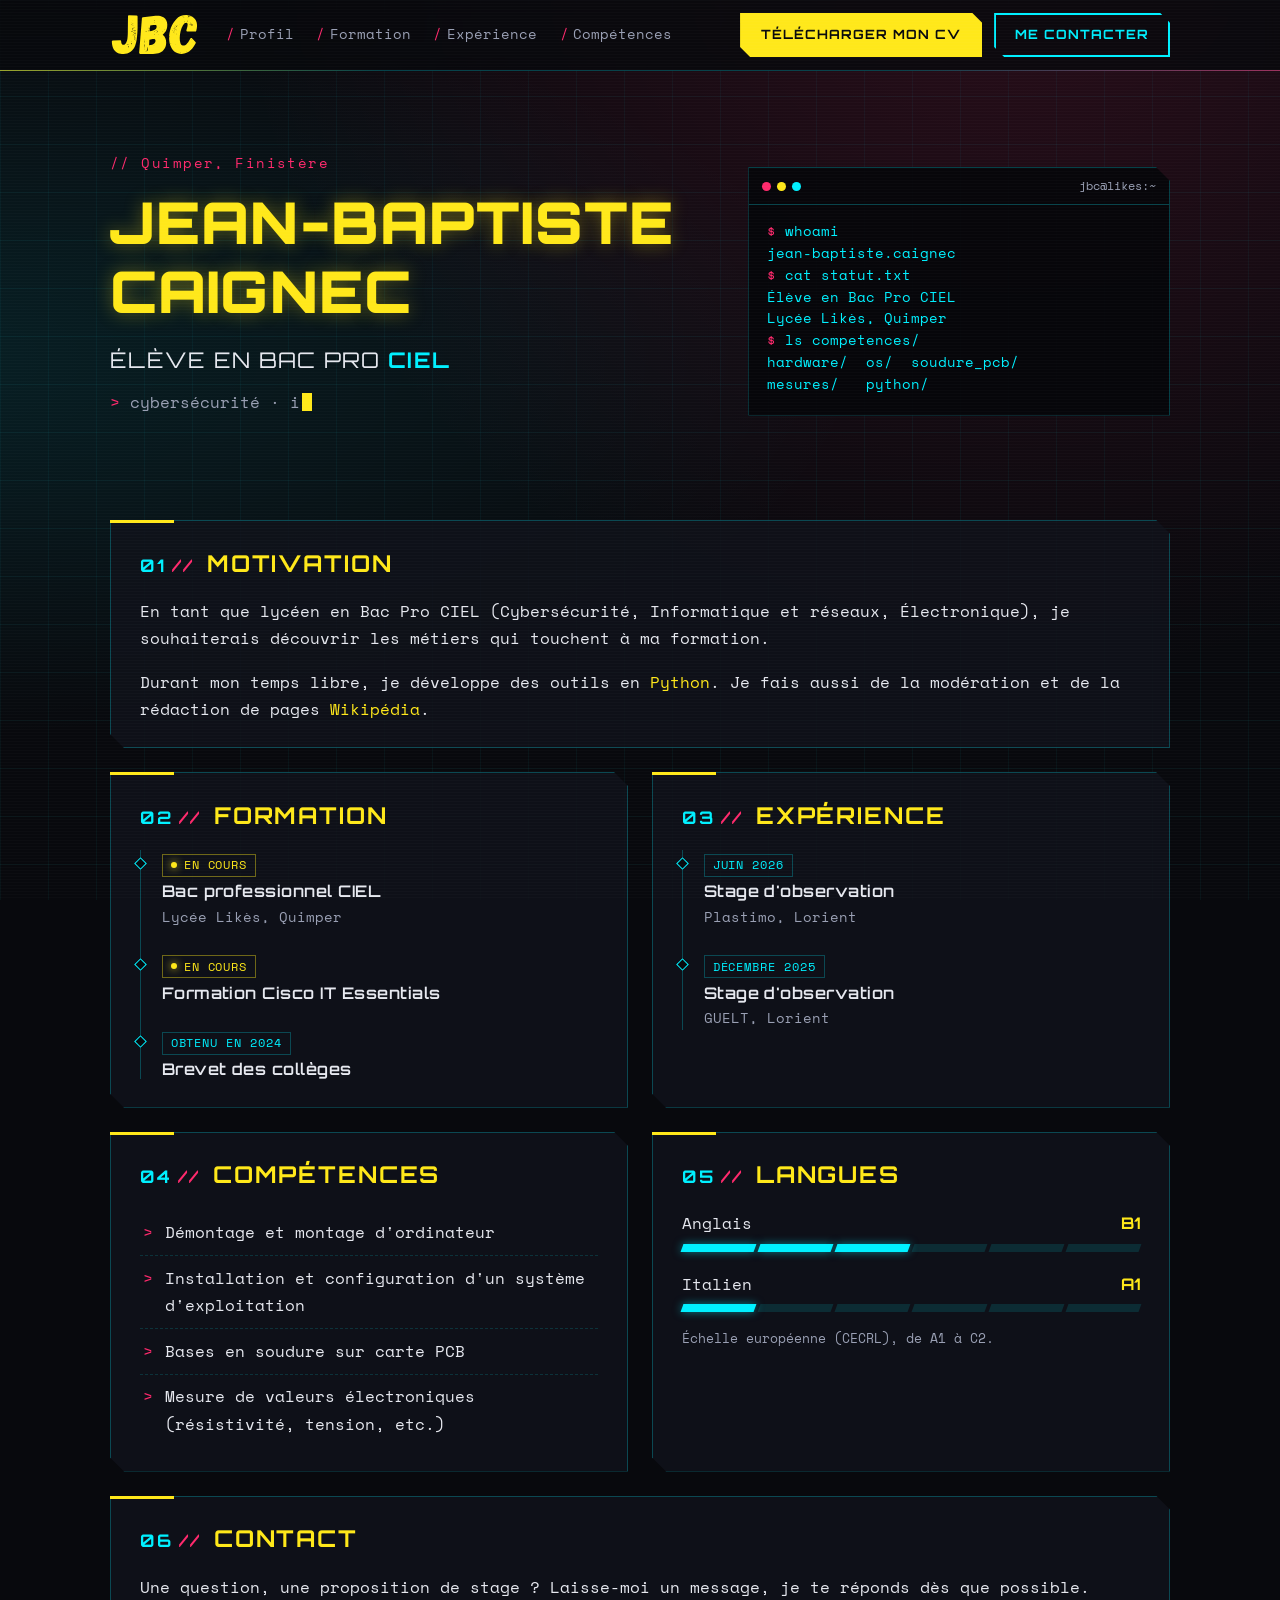
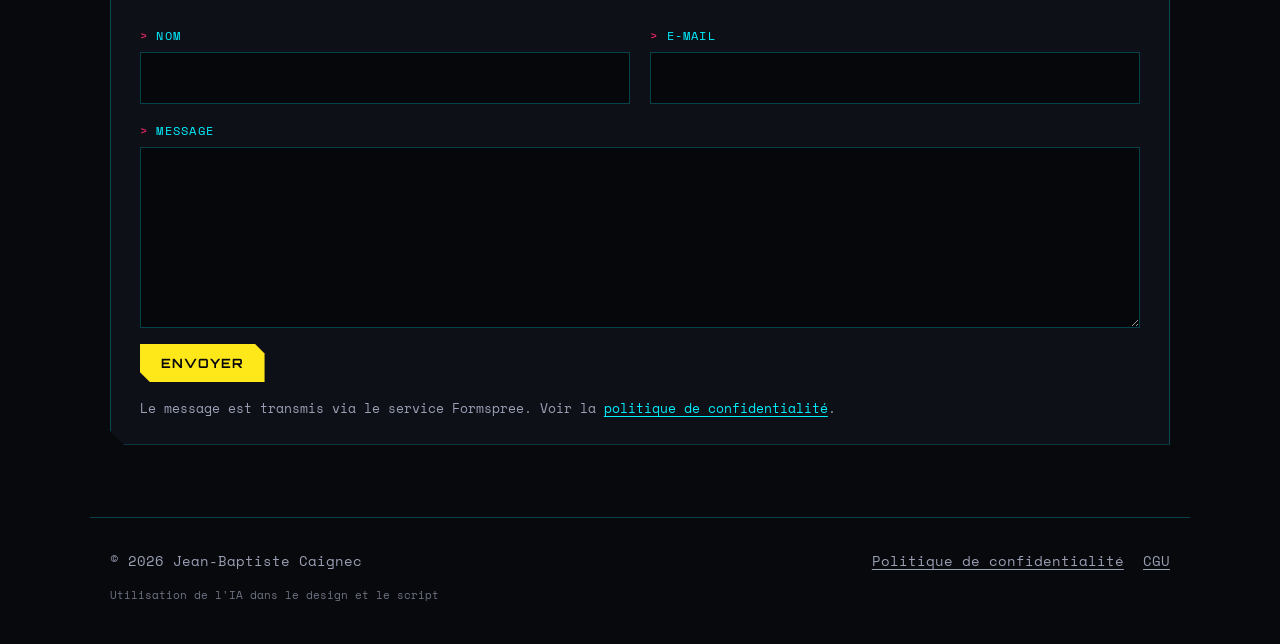
==== index.html @ f0ddc0f6 "Portfolio cyberpunk de Jean-Baptiste Caignec Site une page tiré du CV (motivation, formation, expéri" ====
<!DOCTYPE html>
<html lang="fr">
<head>
<!--
  Bah alors ? Un peu trop curieux à ce que je vois ?

        .-"""-.
       / .===. \
       \/ 6 6 \/
       ( \___/ )
    ___ooo___ooo___
       je te vois
-->
<meta charset="utf-8">
<meta name="viewport" content="width=device-width, initial-scale=1">
<title>Jean-Baptiste Caignec - Élève Bac Pro CIEL à Quimper</title>
<meta name="description" content="Portfolio de Jean-Baptiste, élève en Bac Pro CIEL au Lycée Likès à Quimper.">
<meta name="author" content="Jean-Baptiste Caignec">
<link rel="canonical" href="https://caignec.eu/">
<link rel="icon" href="/assets/favicon.svg" type="image/svg+xml">
<meta name="theme-color" content="#08090d">
<meta name="color-scheme" content="dark">
<meta property="og:type" content="website">
<meta property="og:site_name" content="Jean-Baptiste Caignec">
<meta property="og:locale" content="fr_FR">
<meta property="og:url" content="https://caignec.eu/">
<meta property="og:title" content="Jean-Baptiste Caignec - Élève Bac Pro CIEL à Quimper">
<meta property="og:description" content="Élève en Bac Pro CIEL au Lycée Likès à Quimper.">
<meta name="twitter:card" content="summary">

<!-- Polices du site, préchargées : sans cela elles ne sont demandées qu'après le CSS. -->
<link rel="preload" href="/assets/polices/orbitron.woff2" as="font" type="font/woff2" crossorigin>
<link rel="preload" href="/assets/polices/space-mono.woff2" as="font" type="font/woff2" crossorigin>
<link rel="stylesheet" href="/style.css">
<script src="/script.js" defer></script>

<script type="application/ld+json">
{
  "@context": "https://schema.org",
  "@type": "Person",
  "name": "Jean-Baptiste Caignec",
  "url": "https://caignec.eu/",
  "jobTitle": "Élève en Bac Pro CIEL",
  "description": "Élève en Bac Pro CIEL au Lycée Likès à Quimper.",
  "alumniOf": {
    "@type": "EducationalOrganization",
    "name": "Lycée Likès",
    "address": {
      "@type": "PostalAddress",
      "addressLocality": "Quimper",
      "addressCountry": "FR"
    }
  },
  "knowsAbout": [
    "Electronique",
    "Réseaux informatiques",
    "Systèmes d'exploitation",
    "Python"
  ],
  "knowsLanguage": ["fr", "en", "it"]
}
</script>
</head>

<body>
  <a class="lien-evitement" href="#contenu">Aller au contenu</a>

  <header class="entete">
    <div class="entete-interieur">
      <a class="logo" href="/" aria-label="Jean-Baptiste Caignec, accueil"></a>
      <nav class="nav" aria-label="Sections">
        <a href="#profil">Profil</a>
        <a href="#formation">Formation</a>
        <a href="#experience">Expérience</a>
        <a href="#competences">Compétences</a>
      </nav>
      <div class="entete-actions">
        <a class="btn btn-primaire" href="/assets/CV_Jean-Baptiste_CAIGNEC.pdf" download>Télécharger mon CV</a>
        <a class="btn btn-secondaire" href="#contact">Me contacter</a>
      </div>
    </div>
  </header>

  <main id="contenu">
    <section class="hero" aria-labelledby="nom">
      <div class="hero-texte">
        <p class="surtitre">// Quimper, Finistère</p>
        <h1 id="nom" class="glitch" data-text="Jean-Baptiste Caignec">Jean-Baptiste Caignec</h1>
        <p class="hero-sous-titre">Élève en Bac Pro <strong>CIEL</strong></p>
        <p class="hero-ligne"><span class="invite">&gt;</span> <span class="tape" data-texte="cybersécurité · informatique &amp; réseaux · électronique">cybersécurité · informatique &amp; réseaux · électronique</span><span class="curseur" aria-hidden="true"></span></p>
      </div>

      <div class="terminal" aria-label="Résumé façon terminal">
        <div class="terminal-barre" aria-hidden="true"><span></span><span></span><span></span><em>jbc@likes:~</em></div>
        <pre class="terminal-corps"><span class="invite">$</span> whoami
jean-baptiste.caignec
<span class="invite">$</span> cat statut.txt
Élève en Bac Pro CIEL
Lycée Likès, Quimper
<span class="invite">$</span> ls competences/
hardware/  os/  soudure_pcb/
mesures/   python/</pre>
      </div>
    </section>

    <section id="profil" class="panneau panneau-large revele" aria-labelledby="titre-profil">
      <h2 id="titre-profil"><span class="index">01</span> Motivation</h2>
      <p>
        En tant que lycéen en Bac Pro CIEL (Cybersécurité, Informatique et réseaux, Électronique),
        je souhaiterais découvrir les métiers qui touchent à ma formation.
      </p>
      <p>
        Durant mon temps libre, je développe des outils en <span class="surligne">Python</span>.
        Je fais aussi de la modération et de la rédaction de pages <span class="surligne">Wikipédia</span>.
      </p>
    </section>

    <div class="grille">
      <section id="formation" class="panneau revele" aria-labelledby="titre-formation">
        <h2 id="titre-formation"><span class="index">02</span> Formation</h2>
        <ul class="liste-chrono">
          <li>
            <span class="puce puce-active">En cours</span>
            <h3>Bac professionnel CIEL</h3>
            <p>Lycée Likès, Quimper</p>
          </li>
          <li>
            <span class="puce puce-active">En cours</span>
            <h3>Formation Cisco IT Essentials</h3>
          </li>
          <li>
            <span class="puce">Obtenu en 2024</span>
            <h3>Brevet des collèges</h3>
          </li>
        </ul>
      </section>

      <section id="experience" class="panneau revele" aria-labelledby="titre-experience">
        <h2 id="titre-experience"><span class="index">03</span> Expérience</h2>
        <ul class="liste-chrono">
          <li>
            <span class="puce"><time datetime="2026-06">Juin 2026</time></span>
            <h3>Stage d'observation</h3>
            <p>Plastimo, Lorient</p>
          </li>
          <li>
            <span class="puce"><time datetime="2025-12">Décembre 2025</time></span>
            <h3>Stage d'observation</h3>
            <p>GUELT, Lorient</p>
          </li>
        </ul>
      </section>

      <section id="competences" class="panneau revele" aria-labelledby="titre-competences">
        <h2 id="titre-competences"><span class="index">04</span> Compétences</h2>
        <ul class="liste-competences">
          <li>Démontage et montage d'ordinateur</li>
          <li>Installation et configuration d'un système d'exploitation</li>
          <li>Bases en soudure sur carte PCB</li>
          <li>Mesure de valeurs électroniques (résistivité, tension, etc.)</li>
        </ul>
      </section>

      <section id="langues" class="panneau revele" aria-labelledby="titre-langues">
        <h2 id="titre-langues"><span class="index">05</span> Langues</h2>
        <ul class="liste-langues">
          <li>
            <div class="langue-entete"><span>Anglais</span><span class="niveau">B1</span></div>
            <div class="jauge" role="img" aria-label="Niveau B1 sur l'échelle européenne, de A1 à C2">
              <i class="plein"></i><i class="plein"></i><i class="plein"></i><i></i><i></i><i></i>
            </div>
          </li>
          <li>
            <div class="langue-entete"><span>Italien</span><span class="niveau">A1</span></div>
            <div class="jauge" role="img" aria-label="Niveau A1 sur l'échelle européenne, de A1 à C2">
              <i class="plein"></i><i></i><i></i><i></i><i></i><i></i>
            </div>
          </li>
        </ul>
        <p class="legende">Échelle européenne (CECRL), de A1 à C2.</p>
      </section>
    </div>

    <section id="contact" class="panneau panneau-large revele" aria-labelledby="titre-contact">
      <h2 id="titre-contact"><span class="index">06</span> Contact</h2>
      <p>Une question, une proposition de stage ? Laisse-moi un message, je te réponds dès que possible.</p>

      <!-- L'adresse Formspree est injectée par nginx (variable FORMSPREE_ENDPOINT du .env). -->
      <form class="formulaire" action="__FORMSPREE_ENDPOINT__" method="POST">
        <div class="champ">
          <label for="f-nom">Nom</label>
          <input id="f-nom" name="nom" type="text" autocomplete="name" required maxlength="100">
        </div>
        <div class="champ">
          <label for="f-email">E-mail</label>
          <input id="f-email" name="email" type="email" autocomplete="email" required maxlength="200">
        </div>
        <div class="champ champ-large">
          <label for="f-message">Message</label>
          <textarea id="f-message" name="message" rows="6" required maxlength="5000"></textarea>
        </div>
        <!-- Pot de miel anti-spam : invisible pour les humains, rempli par les bots. -->
        <div class="pot-de-miel" aria-hidden="true">
          <label for="f-gotcha">Ne pas remplir</label>
          <input id="f-gotcha" name="_gotcha" type="text" tabindex="-1" autocomplete="off">
        </div>
        <input type="hidden" name="_subject" value="Nouveau message depuis caignec.eu">
        <div class="formulaire-pied">
          <button class="btn btn-primaire" type="submit">Envoyer</button>
          <p class="formulaire-statut" role="status" aria-live="polite"></p>
        </div>
        <p class="legende">
          Le message est transmis via le service Formspree.
          Voir la <a href="/confidentialite.html">politique de confidentialité</a>.
        </p>
      </form>
    </section>
  </main>

  <footer class="pied">
    <p>© <span class="annee">2026</span> Jean-Baptiste Caignec</p>
    <nav aria-label="Liens légaux">
      <a href="/confidentialite.html">Politique de confidentialité</a>
      <a href="/CGU.html">CGU</a>
    </nav>
    <p class="mention-ia">Utilisation de l'IA dans le design et le script</p>
  </footer>
</body>
</html>
---- style.css ----
/* ==========================================================================
   Portfolio de Jean-Baptiste Caignec : thème « cyberpunk » léger.
   Jaune néon (repris du favicon), cyan en accent, magenta pour les glitchs.
   Aucune ressource externe : polices auto-hébergées dans assets/polices/.
   ========================================================================== */

@font-face {
  font-family: "Orbitron";
  src: url("/assets/polices/orbitron.woff2") format("woff2");
  font-weight: 400 900; /* police variable */
  font-style: normal;
  font-display: swap;
}

@font-face {
  font-family: "Space Mono";
  src: url("/assets/polices/space-mono.woff2") format("woff2");
  font-weight: 400;
  font-style: normal;
  font-display: swap;
}

:root {
  --fond: #08090d;
  --fond-panneau: rgba(16, 18, 26, 0.86);
  --texte: #e6e8ef;
  --texte-doux: #9aa0b4;
  --jaune: #ffe81a;
  --cyan: #00f0ff;
  --magenta: #ff2a6d;
  --bordure: rgba(0, 240, 255, 0.25);
  --coin: 14px;
  --police-titre: "Orbitron", "Segoe UI", sans-serif;
  --police-texte: "Space Mono", ui-monospace, "Cascadia Mono", Consolas, monospace;
  --largeur: 1100px;
}

*,
*::before,
*::after {
  box-sizing: border-box;
}

html {
  scroll-behavior: smooth;
  scroll-padding-top: 6rem;
  -webkit-text-size-adjust: 100%;
}

body {
  margin: 0;
  min-height: 100vh;
  background-color: var(--fond);
  /* Quadrillage discret façon « grille de la ville » */
  background-image:
    linear-gradient(rgba(0, 240, 255, 0.045) 1px, transparent 1px),
    linear-gradient(90deg, rgba(0, 240, 255, 0.045) 1px, transparent 1px),
    radial-gradient(ellipse at 80% -10%, rgba(255, 42, 109, 0.14), transparent 55%),
    radial-gradient(ellipse at -10% 40%, rgba(0, 240, 255, 0.10), transparent 50%);
  background-size: 48px 48px, 48px 48px, 100% 100%, 100% 100%;
  background-attachment: fixed;
  color: var(--texte);
  font-family: var(--police-texte);
  font-size: 1rem;
  line-height: 1.7;
}

/* Lignes de balayage très légères par-dessus tout le site */
body::after {
  content: "";
  position: fixed;
  inset: 0;
  pointer-events: none;
  background: repeating-linear-gradient(
    to bottom,
    rgba(255, 255, 255, 0.018) 0 1px,
    transparent 1px 3px
  );
  z-index: 100;
}

h1,
h2,
h3 {
  font-family: var(--police-titre);
  line-height: 1.2;
  margin: 0;
}

p {
  margin: 0 0 1rem;
}

a {
  color: var(--cyan);
  text-underline-offset: 3px;
}

a:hover {
  color: var(--jaune);
}

:focus-visible {
  outline: 2px solid var(--jaune);
  outline-offset: 3px;
}

::selection {
  background: var(--jaune);
  color: var(--fond);
}

.lien-evitement {
  position: absolute;
  left: 1rem;
  top: -3rem;
  z-index: 200;
  padding: 0.5rem 1rem;
  background: var(--jaune);
  color: var(--fond);
}

.lien-evitement:focus {
  top: 1rem;
}

/* --------------------------------------------------------------------------
   Logo : le SVG (lettres noires) sert de masque, coloré en jaune par le CSS.
   -------------------------------------------------------------------------- */
.logo {
  display: block;
  flex: none;
  width: 92px;
  height: 42px;
  background: var(--jaune);
  -webkit-mask: url("/assets/logo_nobg.svg") center / 100% auto no-repeat;
  mask: url("/assets/logo_nobg.svg") center / 100% auto no-repeat;
  filter: drop-shadow(0 0 6px rgba(255, 232, 26, 0.45));
  transition: background-color 0.2s;
}

.logo:hover {
  background: var(--cyan);
}

/* --------------------------------------------------------------------------
   Boutons : coin coupé, typo Orbitron.
   -------------------------------------------------------------------------- */
.btn {
  display: inline-flex;
  align-items: center;
  justify-content: center;
  gap: 0.5rem;
  padding: 0.7rem 1.3rem;
  border: 0;
  font-family: var(--police-titre);
  font-size: 0.8rem;
  font-weight: 700;
  letter-spacing: 0.08em;
  text-transform: uppercase;
  text-decoration: none;
  white-space: nowrap;
  cursor: pointer;
  clip-path: polygon(0 0, calc(100% - 10px) 0, 100% 10px, 100% 100%, 10px 100%, 0 calc(100% - 10px));
  transition: transform 0.15s, background-color 0.15s, color 0.15s;
}

.btn:hover {
  transform: translate(-1px, -1px);
}

.btn:active {
  transform: translate(1px, 1px);
}

.btn-primaire {
  background: var(--jaune);
  color: var(--fond);
}

.btn-primaire:hover {
  background: var(--cyan);
  color: var(--fond);
}

.btn-secondaire {
  /* Bordure simulée : le clip-path couperait une vraie bordure */
  box-shadow: inset 0 0 0 2px var(--cyan);
  background: transparent;
  color: var(--cyan);
}

.btn-secondaire:hover {
  background: var(--cyan);
  color: var(--fond);
}

.btn[disabled] {
  opacity: 0.6;
  cursor: wait;
}

/* --------------------------------------------------------------------------
   En-tête
   -------------------------------------------------------------------------- */
.entete {
  position: sticky;
  top: 0;
  z-index: 50;
  background: rgba(8, 9, 13, 0.82);
  -webkit-backdrop-filter: blur(8px);
  backdrop-filter: blur(8px);
  border-bottom: 1px solid var(--bordure);
}

.entete::after {
  /* Fin liseré jaune-magenta sous l'en-tête */
  content: "";
  position: absolute;
  left: 0;
  right: 0;
  bottom: -1px;
  height: 1px;
  background: linear-gradient(90deg, var(--jaune), transparent 30%, transparent 70%, var(--magenta));
  opacity: 0.6;
}

.entete-interieur {
  max-width: var(--largeur);
  margin: 0 auto;
  padding: 0.8rem 1.25rem;
  display: flex;
  align-items: center;
  gap: 1.5rem;
}

.nav {
  display: flex;
  gap: 1.4rem;
  margin-right: auto;
  font-size: 0.85rem;
}

.nav a {
  color: var(--texte-doux);
  text-decoration: none;
}

.nav a::before {
  content: "/";
  color: var(--magenta);
  margin-right: 0.3rem;
}

.nav a:hover {
  color: var(--jaune);
}

.entete-actions {
  display: flex;
  gap: 0.75rem;
  margin-left: auto;
}

/* --------------------------------------------------------------------------
   Contenu principal
   -------------------------------------------------------------------------- */
main {
  max-width: var(--largeur);
  margin: 0 auto;
  padding: 0 1.25rem 3rem;
}

.hero {
  display: grid;
  grid-template-columns: minmax(0, 1.4fr) minmax(0, 1fr);
  align-items: center;
  gap: 3rem;
  padding: 5rem 0 4rem;
}

.surtitre {
  color: var(--magenta);
  font-size: 0.9rem;
  letter-spacing: 0.1em;
  margin-bottom: 0.8rem;
}

.hero h1 {
  font-size: clamp(2.2rem, 5vw, 3.6rem);
  font-weight: 900;
  text-transform: uppercase;
  letter-spacing: 0.02em;
  color: var(--jaune);
  text-shadow: 0 0 18px rgba(255, 232, 26, 0.35);
  margin-bottom: 1rem;
  overflow-wrap: anywhere;
}

.hero-sous-titre {
  font-family: var(--police-titre);
  font-size: clamp(1rem, 2.4vw, 1.35rem);
  letter-spacing: 0.06em;
  text-transform: uppercase;
  margin-bottom: 0.6rem;
}

.hero-sous-titre strong {
  color: var(--cyan);
}

.hero-ligne {
  color: var(--texte-doux);
  min-height: 1.7em;
}

.invite {
  color: var(--magenta);
}

.curseur {
  display: inline-block;
  width: 0.6em;
  height: 1.1em;
  margin-left: 2px;
  vertical-align: -0.2em;
  background: var(--jaune);
  animation: clignote 1s steps(1) infinite;
}

@keyframes clignote {
  50% {
    opacity: 0;
  }
}

/* Effet glitch : uniquement au survol, pour rester sobre */
.glitch {
  position: relative;
}

.glitch::before,
.glitch::after {
  content: attr(data-text);
  position: absolute;
  inset: 0;
  opacity: 0;
  pointer-events: none;
}

.glitch::before {
  color: var(--cyan);
  text-shadow: none;
}

.glitch::after {
  color: var(--magenta);
  text-shadow: none;
}

.glitch:hover::before {
  opacity: 0.8;
  animation: glitch-a 0.4s steps(2) infinite;
}

.glitch:hover::after {
  opacity: 0.8;
  animation: glitch-b 0.4s steps(2) infinite;
}

@keyframes glitch-a {
  0% { transform: translate(-3px, 1px); clip-path: inset(10% 0 60% 0); }
  50% { transform: translate(3px, -1px); clip-path: inset(55% 0 20% 0); }
  100% { transform: translate(-2px, 0); clip-path: inset(30% 0 45% 0); }
}

@keyframes glitch-b {
  0% { transform: translate(3px, -1px); clip-path: inset(65% 0 5% 0); }
  50% { transform: translate(-3px, 1px); clip-path: inset(5% 0 75% 0); }
  100% { transform: translate(2px, 0); clip-path: inset(40% 0 30% 0); }
}

/* Encart « terminal » du hero */
.terminal {
  background: rgba(5, 6, 9, 0.9);
  border: 1px solid var(--bordure);
  box-shadow: 0 0 0 1px rgba(255, 42, 109, 0.12), 0 18px 50px rgba(0, 0, 0, 0.5);
  clip-path: polygon(0 0, calc(100% - var(--coin)) 0, 100% var(--coin), 100% 100%, 0 100%);
}

.terminal-barre {
  display: flex;
  align-items: center;
  gap: 6px;
  padding: 0.5rem 0.8rem;
  border-bottom: 1px solid var(--bordure);
  font-size: 0.75rem;
  color: var(--texte-doux);
}

.terminal-barre span {
  width: 9px;
  height: 9px;
  border-radius: 50%;
  background: var(--magenta);
}

.terminal-barre span:nth-child(2) {
  background: var(--jaune);
}

.terminal-barre span:nth-child(3) {
  background: var(--cyan);
}

.terminal-barre em {
  font-style: normal;
  margin-left: auto;
}

.terminal-corps {
  margin: 0;
  padding: 1rem 1.1rem 1.2rem;
  font-family: var(--police-texte);
  font-size: 0.85rem;
  line-height: 1.6;
  color: var(--cyan);
  white-space: pre-wrap;
}

/* --------------------------------------------------------------------------
   Panneaux de section
   -------------------------------------------------------------------------- */
.grille {
  display: grid;
  grid-template-columns: repeat(2, minmax(0, 1fr));
  gap: 1.5rem;
  margin: 1.5rem 0;
}

.panneau {
  position: relative;
  padding: 1.8rem 1.8rem 1.5rem;
  background: var(--fond-panneau);
  border: 1px solid var(--bordure);
  clip-path: polygon(0 0, calc(100% - var(--coin)) 0, 100% var(--coin), 100% 100%, var(--coin) 100%, 0 calc(100% - var(--coin)));
}

.panneau::before {
  /* Petit trait jaune en haut à gauche, comme une étiquette */
  content: "";
  position: absolute;
  top: -1px;
  left: -1px;
  width: 64px;
  height: 3px;
  background: var(--jaune);
}

.panneau-large {
  margin: 1.5rem 0;
}

.panneau h2 {
  display: flex;
  align-items: baseline;
  gap: 0.8rem;
  font-size: clamp(1.1rem, 2.6vw, 1.45rem);
  font-weight: 700;
  letter-spacing: 0.08em;
  text-transform: uppercase;
  color: var(--jaune);
  margin-bottom: 1.3rem;
}

.panneau h2 .index {
  font-size: 0.75em;
  color: var(--cyan);
}

.panneau h2 .index::after {
  content: " //";
  color: var(--magenta);
}

.panneau h3 {
  font-size: 1rem;
  font-weight: 600;
  letter-spacing: 0.03em;
  color: var(--texte);
  margin: 0.3rem 0 0.2rem;
}

.panneau p:last-child {
  margin-bottom: 0;
}

.surligne {
  color: var(--jaune);
}

/* Listes chronologiques (formation, expérience) */
.liste-chrono {
  list-style: none;
  margin: 0;
  padding: 0;
  border-left: 1px solid var(--bordure);
}

.liste-chrono li {
  position: relative;
  padding: 0 0 1.4rem 1.3rem;
}

.liste-chrono li:last-child {
  padding-bottom: 0;
}

.liste-chrono li::before {
  content: "";
  position: absolute;
  left: -5px;
  top: 0.55rem;
  width: 9px;
  height: 9px;
  background: var(--fond);
  border: 1px solid var(--cyan);
  transform: rotate(45deg);
}

.liste-chrono p {
  color: var(--texte-doux);
  font-size: 0.9rem;
  margin: 0;
}

.puce {
  display: inline-block;
  padding: 0.05rem 0.5rem;
  font-size: 0.72rem;
  letter-spacing: 0.08em;
  text-transform: uppercase;
  color: var(--cyan);
  border: 1px solid var(--bordure);
}

.puce-active {
  color: var(--jaune);
  border-color: rgba(255, 232, 26, 0.4);
}

.puce-active::before {
  content: "";
  display: inline-block;
  width: 6px;
  height: 6px;
  margin-right: 0.45rem;
  vertical-align: 0.1em;
  border-radius: 50%;
  background: var(--jaune);
  box-shadow: 0 0 8px var(--jaune);
  animation: pulse 1.8s ease-in-out infinite;
}

@keyframes pulse {
  50% {
    opacity: 0.3;
  }
}

/* Compétences */
.liste-competences {
  list-style: none;
  margin: 0;
  padding: 0;
}

.liste-competences li {
  position: relative;
  padding: 0.55rem 0 0.55rem 1.6rem;
  border-bottom: 1px dashed rgba(0, 240, 255, 0.15);
}

.liste-competences li:last-child {
  border-bottom: 0;
}

.liste-competences li::before {
  content: ">";
  position: absolute;
  left: 0.2rem;
  color: var(--magenta);
}

/* Langues : jauge en 6 segments (A1 à C2) */
.liste-langues {
  list-style: none;
  margin: 0 0 1rem;
  padding: 0;
}

.liste-langues li + li {
  margin-top: 1.2rem;
}

.langue-entete {
  display: flex;
  justify-content: space-between;
  margin-bottom: 0.4rem;
}

.niveau {
  font-family: var(--police-titre);
  font-weight: 700;
  color: var(--jaune);
}

.jauge {
  display: grid;
  grid-template-columns: repeat(6, 1fr);
  gap: 4px;
}

.jauge i {
  height: 8px;
  background: rgba(0, 240, 255, 0.12);
  transform: skewX(-20deg);
}

.jauge i.plein {
  background: var(--cyan);
  box-shadow: 0 0 8px rgba(0, 240, 255, 0.5);
}

.legende {
  font-size: 0.8rem;
  color: var(--texte-doux);
}

/* --------------------------------------------------------------------------
   Formulaire de contact
   -------------------------------------------------------------------------- */
.formulaire {
  display: grid;
  grid-template-columns: repeat(2, minmax(0, 1fr));
  gap: 1rem 1.25rem;
  margin-top: 1.5rem;
}

.champ {
  display: flex;
  flex-direction: column;
  gap: 0.35rem;
}

.champ-large,
.formulaire-pied,
.formulaire .legende {
  grid-column: 1 / -1;
}

.champ label {
  font-size: 0.78rem;
  letter-spacing: 0.1em;
  text-transform: uppercase;
  color: var(--cyan);
}

.champ label::before {
  content: "> ";
  color: var(--magenta);
}

.champ input,
.champ textarea {
  width: 100%;
  padding: 0.75rem 0.9rem;
  background: rgba(5, 6, 9, 0.85);
  color: var(--texte);
  border: 1px solid var(--bordure);
  border-radius: 0;
  font: inherit;
  font-size: 0.95rem;
  caret-color: var(--jaune);
  transition: border-color 0.15s, box-shadow 0.15s;
}

.champ textarea {
  resize: vertical;
  min-height: 9rem;
}

.champ input:focus,
.champ textarea:focus {
  outline: none;
  border-color: var(--jaune);
  box-shadow: 0 0 0 1px var(--jaune), 0 0 14px rgba(255, 232, 26, 0.18);
}

.pot-de-miel {
  position: absolute;
  left: -10000px;
  width: 1px;
  height: 1px;
  overflow: hidden;
}

.formulaire-pied {
  display: flex;
  align-items: center;
  flex-wrap: wrap;
  gap: 1rem;
}

.formulaire-statut {
  margin: 0;
  font-size: 0.9rem;
}

.formulaire-statut.ok {
  color: var(--cyan);
}

.formulaire-statut.erreur {
  color: var(--magenta);
}

/* --------------------------------------------------------------------------
   Pied de page
   -------------------------------------------------------------------------- */
.pied {
  max-width: var(--largeur);
  margin: 0 auto;
  padding: 2rem 1.25rem 2.5rem;
  border-top: 1px solid var(--bordure);
  display: flex;
  flex-wrap: wrap;
  align-items: center;
  justify-content: space-between;
  gap: 0.8rem 1.5rem;
  font-size: 0.85rem;
  color: var(--texte-doux);
}

.pied p {
  margin: 0;
}

.pied nav {
  display: flex;
  flex-wrap: wrap;
  gap: 1.2rem;
}

.pied a {
  color: var(--texte-doux);
}

.pied a:hover {
  color: var(--jaune);
}

.mention-ia {
  flex-basis: 100%;
  font-size: 0.68rem;
  opacity: 0.7;
}

/* Apparition douce des panneaux au défilement (activée par script.js) */
.js .revele {
  opacity: 0;
  transform: translateY(16px);
  transition: opacity 0.6s ease, transform 0.6s ease;
}

.js .revele.visible {
  opacity: 1;
  transform: none;
}

/* --------------------------------------------------------------------------
   Pages secondaires (CGU) et pages d'erreur
   -------------------------------------------------------------------------- */
.page-texte main {
  max-width: 860px;
  padding-top: 3rem;
}

.page-texte h1 {
  font-size: clamp(1.6rem, 4.5vw, 2.4rem);
  font-weight: 900;
  text-transform: uppercase;
  color: var(--jaune);
  margin-bottom: 1.5rem;
}

.page-texte .panneau h2 {
  margin-bottom: 1rem;
}

.texte-licence {
  margin: 1rem 0 0;
  padding: 1rem;
  max-height: 26rem;
  overflow: auto;
  background: rgba(5, 6, 9, 0.85);
  border: 1px solid var(--bordure);
  font-family: var(--police-texte);
  font-size: 0.78rem;
  line-height: 1.55;
  white-space: pre-wrap;
  color: var(--texte-doux);
}

.page-erreur {
  display: flex;
  flex-direction: column;
}

.erreur {
  flex: 1;
  display: flex;
  flex-direction: column;
  align-items: center;
  justify-content: center;
  text-align: center;
  gap: 0.4rem;
  padding: 3rem 1.25rem;
}

.erreur .logo {
  margin-bottom: 2rem;
}

.erreur-code {
  margin: 0;
  font-family: var(--police-titre);
  font-size: clamp(4.5rem, 22vw, 9rem);
  font-weight: 900;
  line-height: 1;
  color: var(--jaune);
  text-shadow: 0 0 24px rgba(255, 232, 26, 0.35);
}

.erreur h1 {
  font-size: clamp(1.1rem, 4vw, 1.6rem);
  text-transform: uppercase;
  letter-spacing: 0.08em;
  color: var(--cyan);
  margin-bottom: 0.8rem;
}

.erreur p:not(.erreur-code):not(.erreur-ip) {
  max-width: 34rem;
  color: var(--texte-doux);
}

.erreur .btn {
  margin-top: 1rem;
}

.erreur-ip {
  font-size: 1.05rem;
  color: var(--magenta);
}

.erreur-ip strong {
  color: var(--jaune);
}

.chat {
  display: block;
  width: min(310px, 80vw);
  height: auto;
  margin-top: 1rem;
  border: 1px solid var(--bordure);
}

/* --------------------------------------------------------------------------
   Responsive
   -------------------------------------------------------------------------- */
@media (max-width: 900px) {
  .nav {
    display: none;
  }

  .hero {
    grid-template-columns: 1fr;
    gap: 2rem;
    padding: 3.5rem 0 2.5rem;
  }
}

@media (max-width: 720px) {
  .grille,
  .formulaire {
    grid-template-columns: 1fr;
  }

  .panneau {
    padding: 1.5rem 1.2rem 1.3rem;
  }
}

@media (max-width: 520px) {
  .entete-interieur {
    flex-wrap: wrap;
    justify-content: space-between;
    gap: 0.7rem;
    padding: 0.7rem 1rem;
  }

  .logo {
    width: 74px;
    height: 34px;
  }

  .entete-actions {
    gap: 0.5rem;
  }

  .btn {
    padding: 0.6rem 0.8rem;
    font-size: 0.66rem;
    letter-spacing: 0.04em;
  }

  main {
    padding: 0 1rem 2rem;
  }

  .hero h1 {
    font-size: clamp(1.7rem, 9vw, 2.2rem);
  }
}

@media (max-width: 380px) {
  .entete-actions {
    width: 100%;
  }

  .entete-actions .btn {
    flex: 1;
    min-width: 0;
    padding: 0.6rem 0.5rem;
    white-space: normal;
    text-align: center;
  }
}

/* Moins d'animations pour qui le demande */
@media (prefers-reduced-motion: reduce) {
  html {
    scroll-behavior: auto;
  }

  *,
  *::before,
  *::after {
    animation: none !important;
    transition: none !important;
  }

  .js .revele {
    opacity: 1;
    transform: none;
  }
}
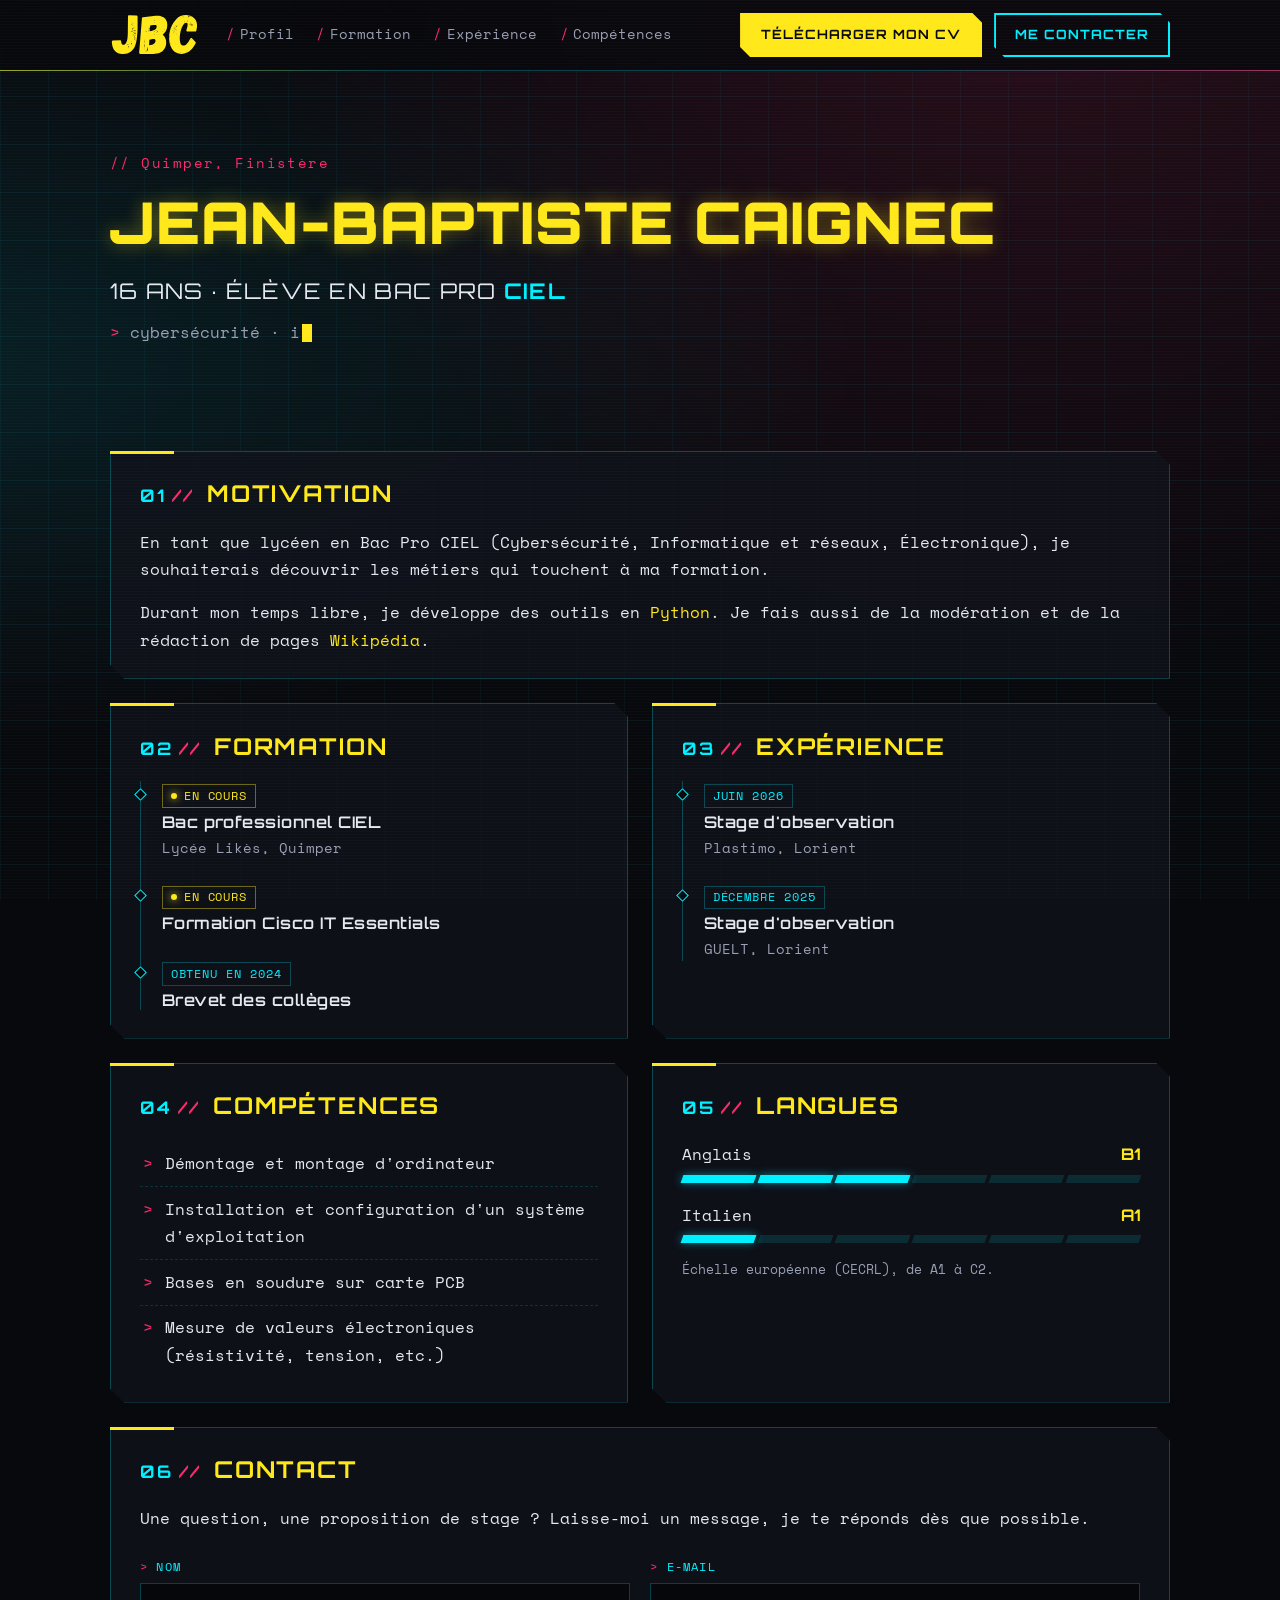
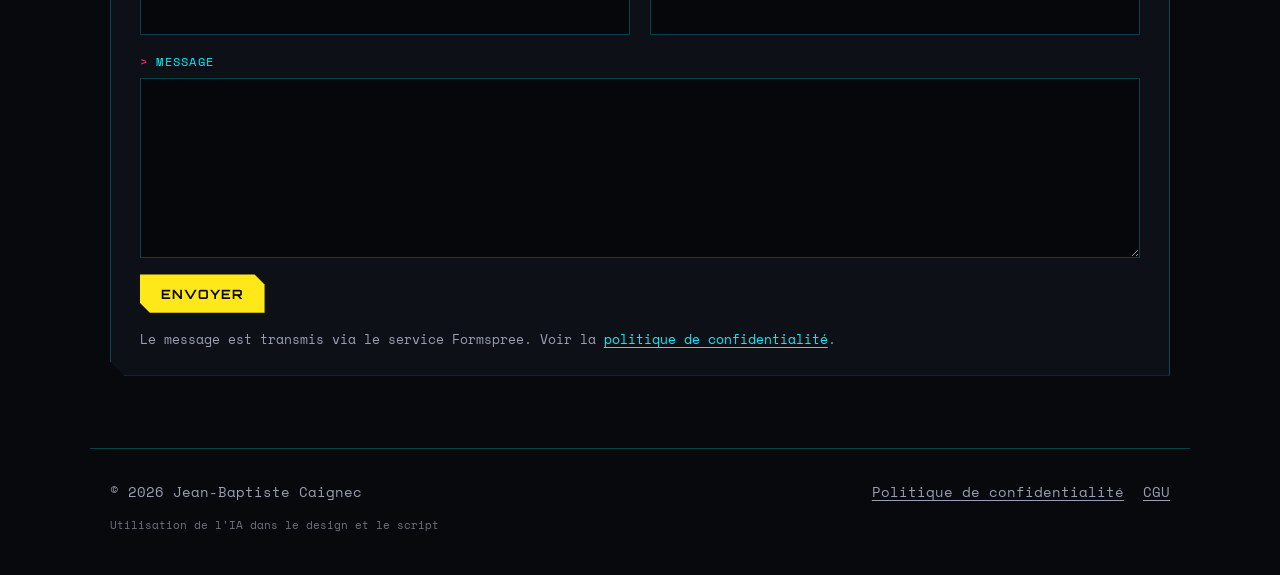
==== commit 837008a6: "Retire l'encart terminal et ajoute l'âge de Jean-Baptiste Co-Authored-By: Claude Opus 5.5 (1M contex" ====
--- a/index.html
+++ b/index.html
@@ -83,24 +83,10 @@
 
   <main id="contenu">
     <section class="hero" aria-labelledby="nom">
-      <div class="hero-texte">
-        <p class="surtitre">// Quimper, Finistère</p>
-        <h1 id="nom" class="glitch" data-text="Jean-Baptiste Caignec">Jean-Baptiste Caignec</h1>
-        <p class="hero-sous-titre">Élève en Bac Pro <strong>CIEL</strong></p>
-        <p class="hero-ligne"><span class="invite">&gt;</span> <span class="tape" data-texte="cybersécurité · informatique &amp; réseaux · électronique">cybersécurité · informatique &amp; réseaux · électronique</span><span class="curseur" aria-hidden="true"></span></p>
-      </div>
-
-      <div class="terminal" aria-label="Résumé façon terminal">
-        <div class="terminal-barre" aria-hidden="true"><span></span><span></span><span></span><em>jbc@likes:~</em></div>
-        <pre class="terminal-corps"><span class="invite">$</span> whoami
-jean-baptiste.caignec
-<span class="invite">$</span> cat statut.txt
-Élève en Bac Pro CIEL
-Lycée Likès, Quimper
-<span class="invite">$</span> ls competences/
-hardware/  os/  soudure_pcb/
-mesures/   python/</pre>
-      </div>
+      <p class="surtitre">// Quimper, Finistère</p>
+      <h1 id="nom" class="glitch" data-text="Jean-Baptiste Caignec">Jean-Baptiste Caignec</h1>
+      <p class="hero-sous-titre">16 ans · Élève en Bac Pro <strong>CIEL</strong></p>
+      <p class="hero-ligne"><span class="invite">&gt;</span> <span class="tape" data-texte="cybersécurité · informatique &amp; réseaux · électronique">cybersécurité · informatique &amp; réseaux · électronique</span><span class="curseur" aria-hidden="true"></span></p>
     </section>
 
     <section id="profil" class="panneau panneau-large revele" aria-labelledby="titre-profil">
--- a/style.css
+++ b/style.css
@@ -272,10 +272,6 @@
 }
 
 .hero {
-  display: grid;
-  grid-template-columns: minmax(0, 1.4fr) minmax(0, 1fr);
-  align-items: center;
-  gap: 3rem;
   padding: 5rem 0 4rem;
 }
 
@@ -378,54 +374,6 @@
   0% { transform: translate(3px, -1px); clip-path: inset(65% 0 5% 0); }
   50% { transform: translate(-3px, 1px); clip-path: inset(5% 0 75% 0); }
   100% { transform: translate(2px, 0); clip-path: inset(40% 0 30% 0); }
-}
-
-/* Encart « terminal » du hero */
-.terminal {
-  background: rgba(5, 6, 9, 0.9);
-  border: 1px solid var(--bordure);
-  box-shadow: 0 0 0 1px rgba(255, 42, 109, 0.12), 0 18px 50px rgba(0, 0, 0, 0.5);
-  clip-path: polygon(0 0, calc(100% - var(--coin)) 0, 100% var(--coin), 100% 100%, 0 100%);
-}
-
-.terminal-barre {
-  display: flex;
-  align-items: center;
-  gap: 6px;
-  padding: 0.5rem 0.8rem;
-  border-bottom: 1px solid var(--bordure);
-  font-size: 0.75rem;
-  color: var(--texte-doux);
-}
-
-.terminal-barre span {
-  width: 9px;
-  height: 9px;
-  border-radius: 50%;
-  background: var(--magenta);
-}
-
-.terminal-barre span:nth-child(2) {
-  background: var(--jaune);
-}
-
-.terminal-barre span:nth-child(3) {
-  background: var(--cyan);
-}
-
-.terminal-barre em {
-  font-style: normal;
-  margin-left: auto;
-}
-
-.terminal-corps {
-  margin: 0;
-  padding: 1rem 1.1rem 1.2rem;
-  font-family: var(--police-texte);
-  font-size: 0.85rem;
-  line-height: 1.6;
-  color: var(--cyan);
-  white-space: pre-wrap;
 }
 
 /* --------------------------------------------------------------------------
@@ -885,8 +833,6 @@
   }
 
   .hero {
-    grid-template-columns: 1fr;
-    gap: 2rem;
     padding: 3.5rem 0 2.5rem;
   }
 }
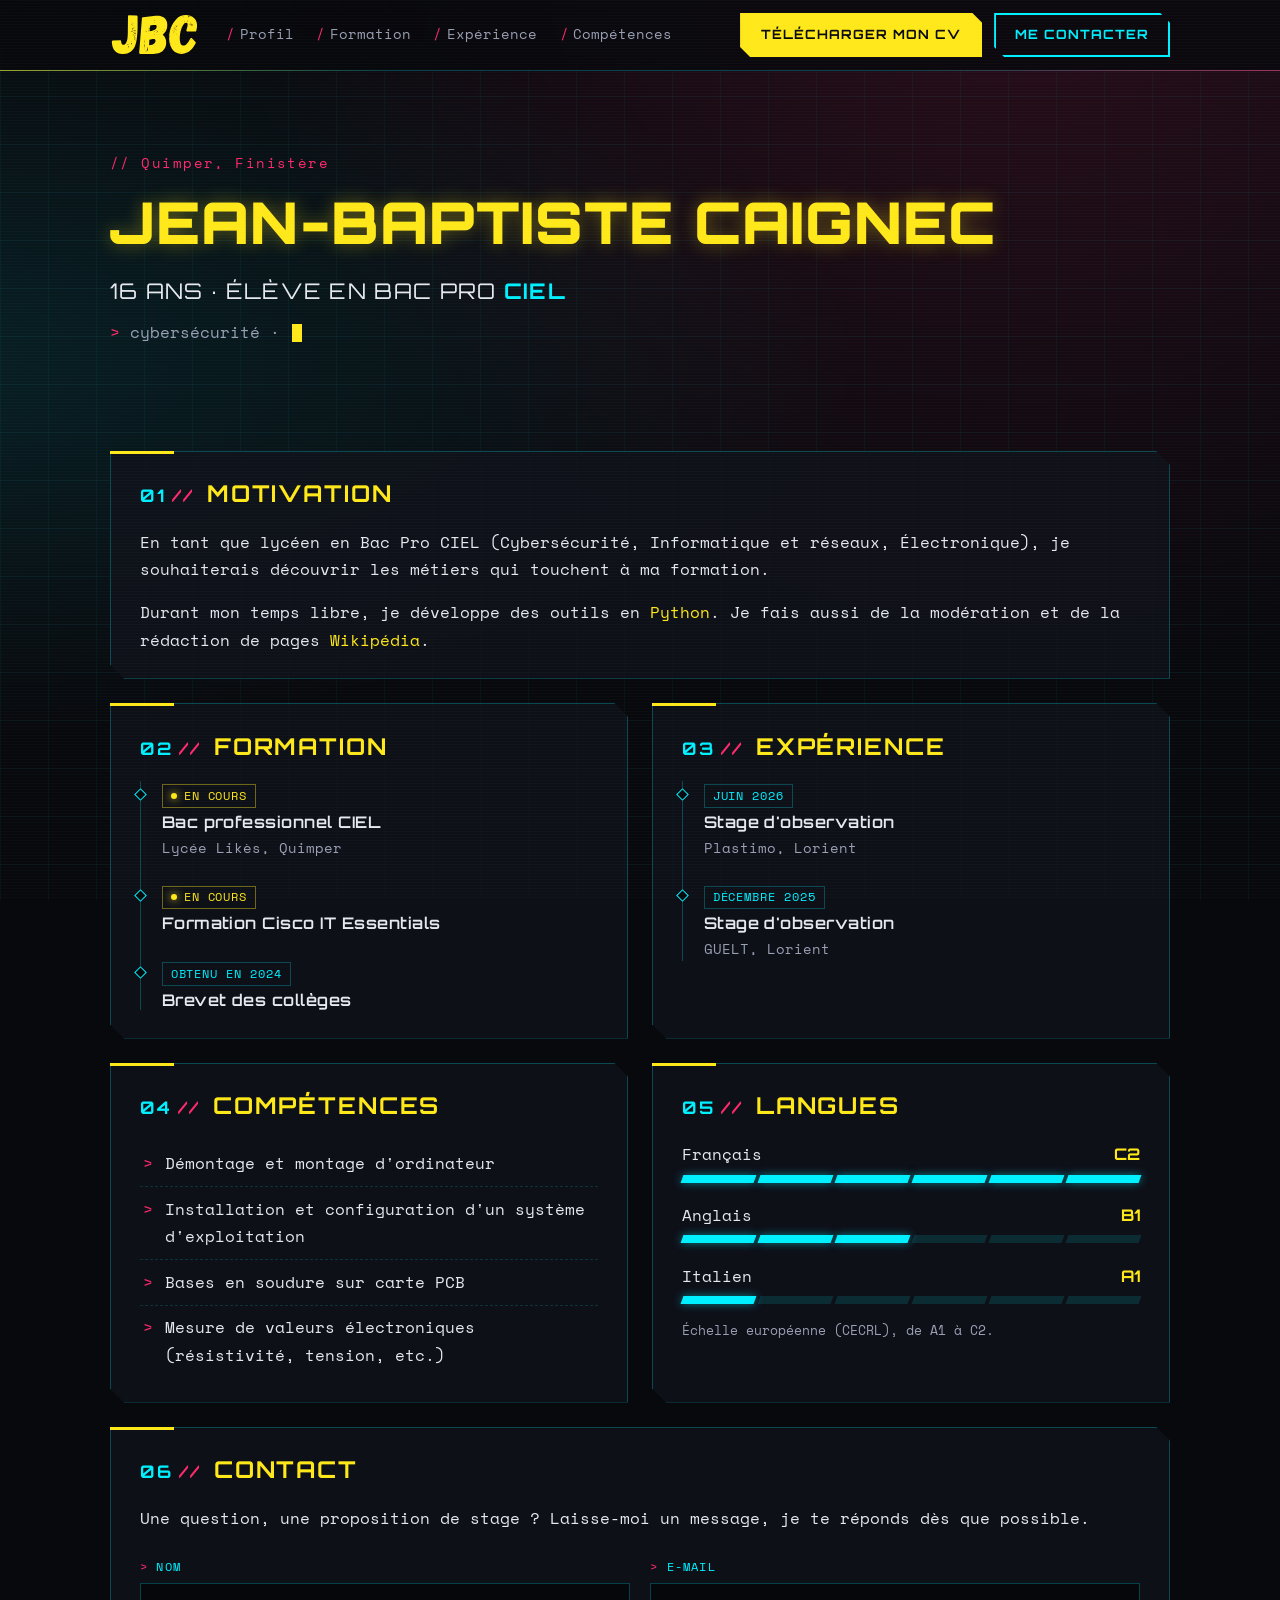
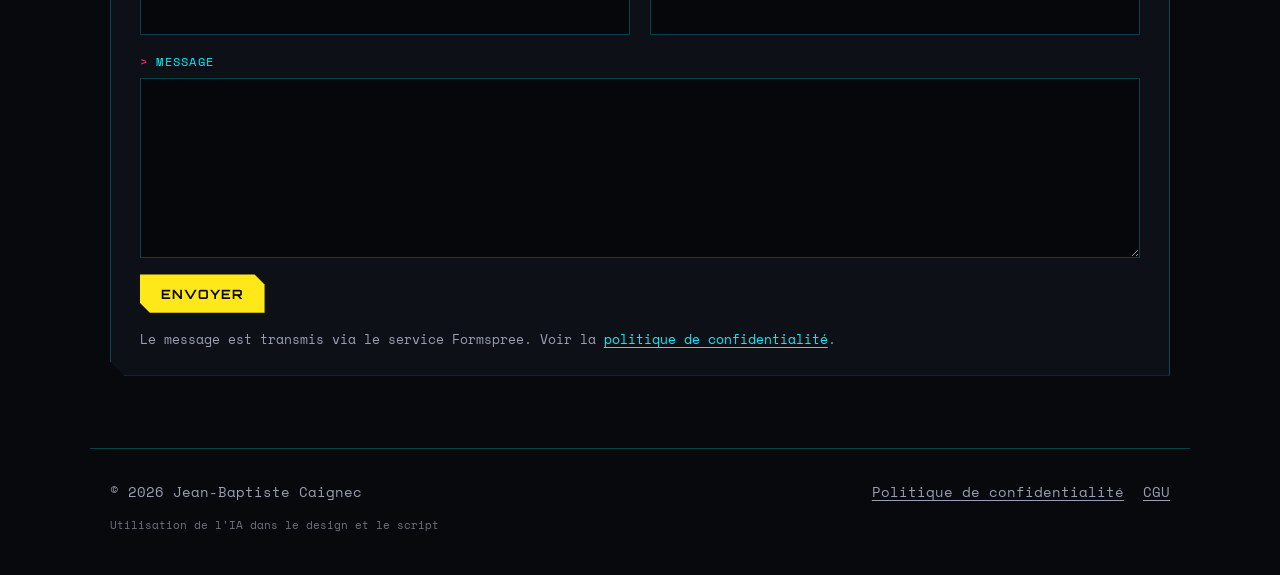
==== commit 461cc717: "c2 francais" ====
--- a/index.html
+++ b/index.html
@@ -151,6 +151,12 @@
         <h2 id="titre-langues"><span class="index">05</span> Langues</h2>
         <ul class="liste-langues">
           <li>
+            <div class="langue-entete"><span>Français</span><span class="niveau">C2</span></div>
+            <div class="jauge" role="img" aria-label="Niveau C2 sur l'échelle européenne, de A1 à C2">
+              <i class="plein"></i><i class="plein"></i><i class="plein"></i><i class="plein"></i><i class="plein"></i><i class="plein"></i>
+            </div>
+          </li>
+          <li>
             <div class="langue-entete"><span>Anglais</span><span class="niveau">B1</span></div>
             <div class="jauge" role="img" aria-label="Niveau B1 sur l'échelle européenne, de A1 à C2">
               <i class="plein"></i><i class="plein"></i><i class="plein"></i><i></i><i></i><i></i>
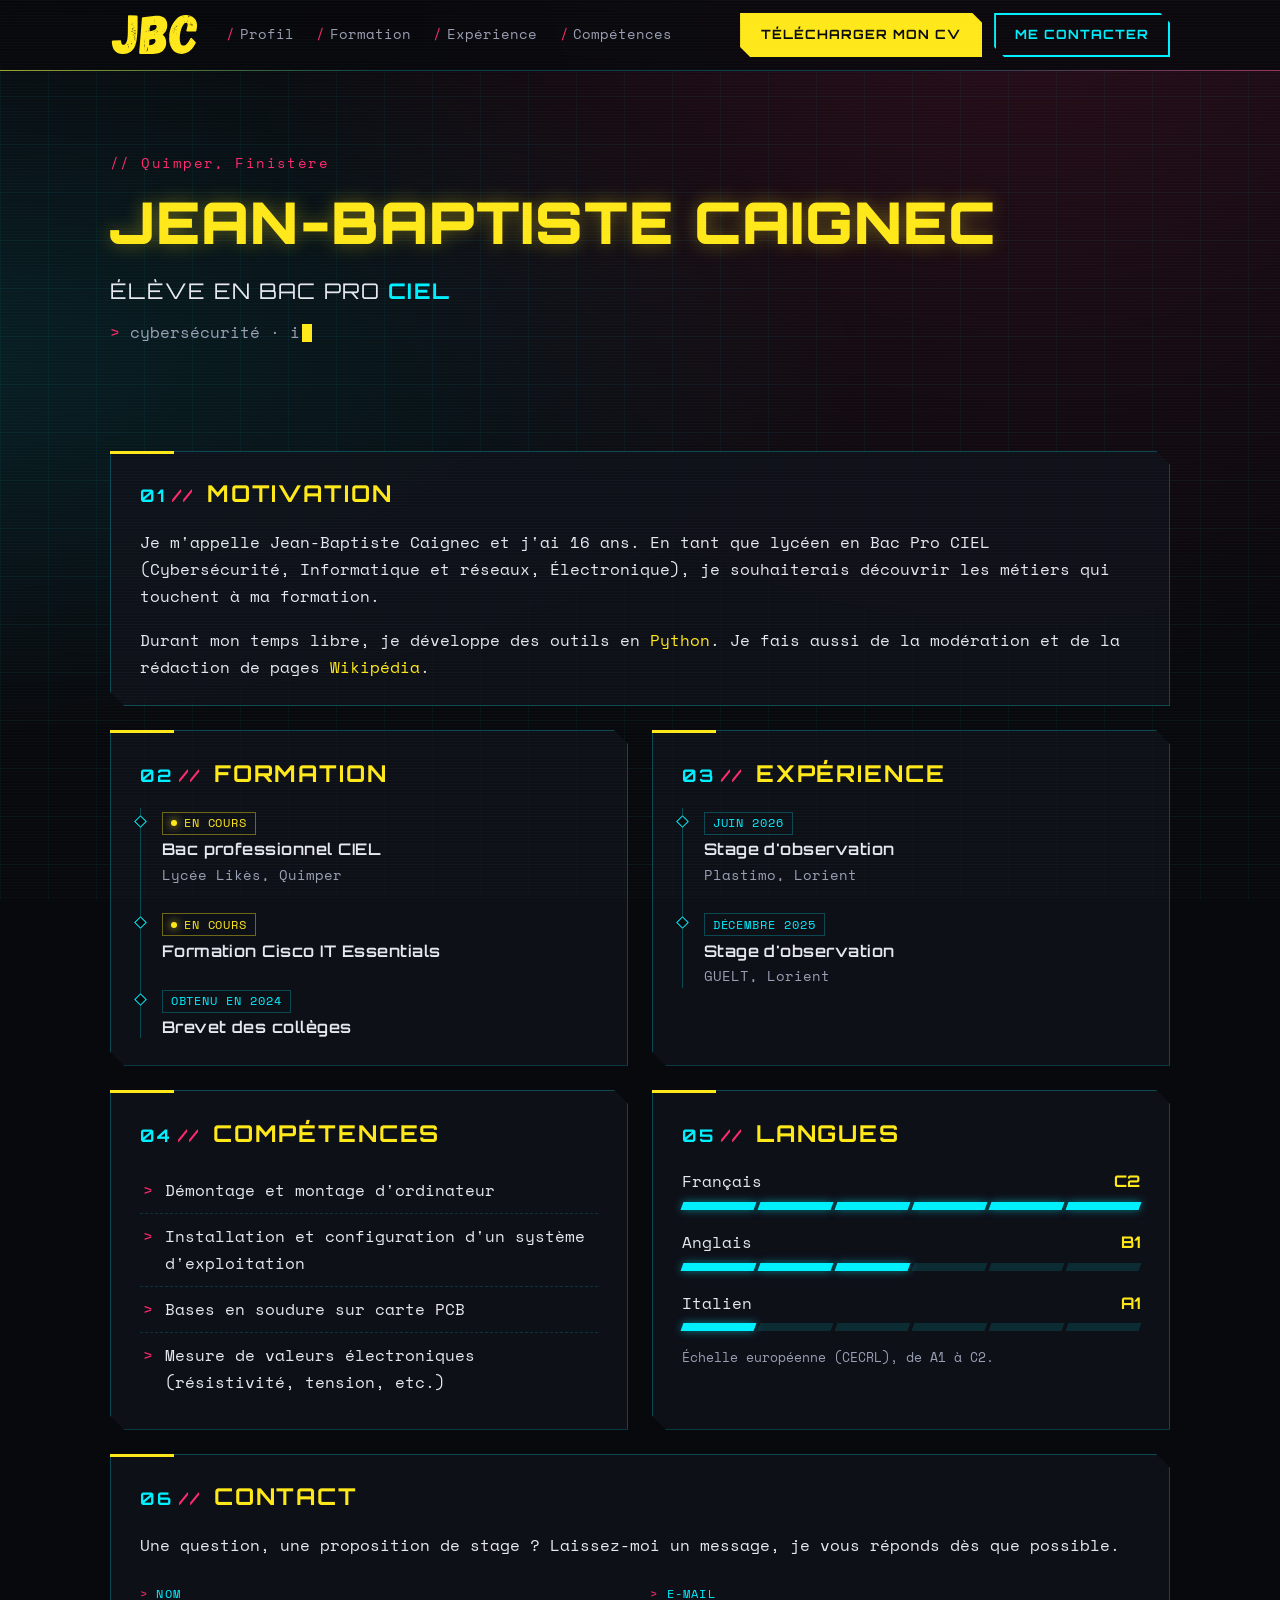
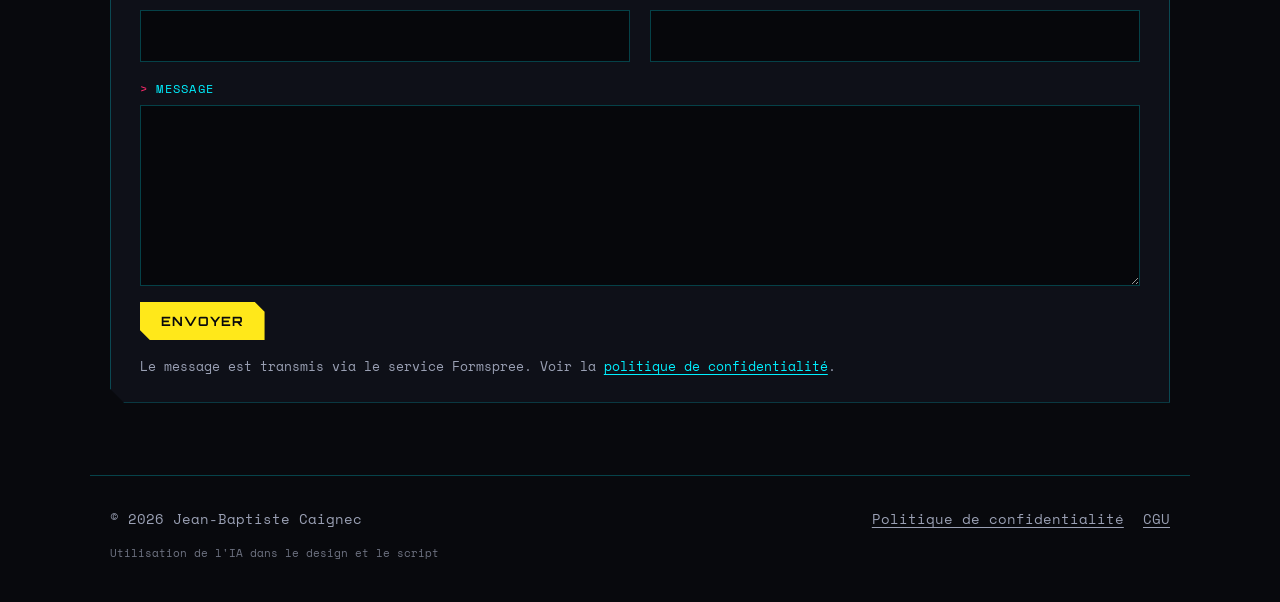
==== commit 409abf74: "Politique de confidentialité, âge dans la motivation et vouvoiement du formulaire Co-Authored-By: Cl" ====
--- a/index.html
+++ b/index.html
@@ -85,13 +85,14 @@
     <section class="hero" aria-labelledby="nom">
       <p class="surtitre">// Quimper, Finistère</p>
       <h1 id="nom" class="glitch" data-text="Jean-Baptiste Caignec">Jean-Baptiste Caignec</h1>
-      <p class="hero-sous-titre">16 ans · Élève en Bac Pro <strong>CIEL</strong></p>
+      <p class="hero-sous-titre">Élève en Bac Pro <strong>CIEL</strong></p>
       <p class="hero-ligne"><span class="invite">&gt;</span> <span class="tape" data-texte="cybersécurité · informatique &amp; réseaux · électronique">cybersécurité · informatique &amp; réseaux · électronique</span><span class="curseur" aria-hidden="true"></span></p>
     </section>
 
     <section id="profil" class="panneau panneau-large revele" aria-labelledby="titre-profil">
       <h2 id="titre-profil"><span class="index">01</span> Motivation</h2>
       <p>
+        Je m'appelle Jean-Baptiste Caignec et j'ai 16 ans.
         En tant que lycéen en Bac Pro CIEL (Cybersécurité, Informatique et réseaux, Électronique),
         je souhaiterais découvrir les métiers qui touchent à ma formation.
       </p>
@@ -175,7 +176,7 @@
 
     <section id="contact" class="panneau panneau-large revele" aria-labelledby="titre-contact">
       <h2 id="titre-contact"><span class="index">06</span> Contact</h2>
-      <p>Une question, une proposition de stage ? Laisse-moi un message, je te réponds dès que possible.</p>
+      <p>Une question, une proposition de stage ? Laissez-moi un message, je vous réponds dès que possible.</p>
 
       <!-- L'adresse Formspree est injectée par nginx (variable FORMSPREE_ENDPOINT du .env). -->
       <form class="formulaire" action="__FORMSPREE_ENDPOINT__" method="POST">
--- a/style.css
+++ b/style.css
@@ -746,6 +746,31 @@
   margin-bottom: 1rem;
 }
 
+.page-texte .panneau h3 {
+  margin: 1.6rem 0 0.6rem;
+  color: var(--cyan);
+  font-size: 0.95rem;
+  letter-spacing: 0.06em;
+  text-transform: uppercase;
+}
+
+.page-texte .liste-competences {
+  margin-bottom: 1rem;
+}
+
+.chapo {
+  margin-bottom: 1.5rem;
+  padding-left: 1rem;
+  border-left: 3px solid var(--jaune);
+  font-size: 1.05rem;
+}
+
+.encart {
+  padding: 0.8rem 1rem;
+  border: 1px dashed rgba(255, 232, 26, 0.4);
+  background: rgba(255, 232, 26, 0.05);
+}
+
 .texte-licence {
   margin: 1rem 0 0;
   padding: 1rem;
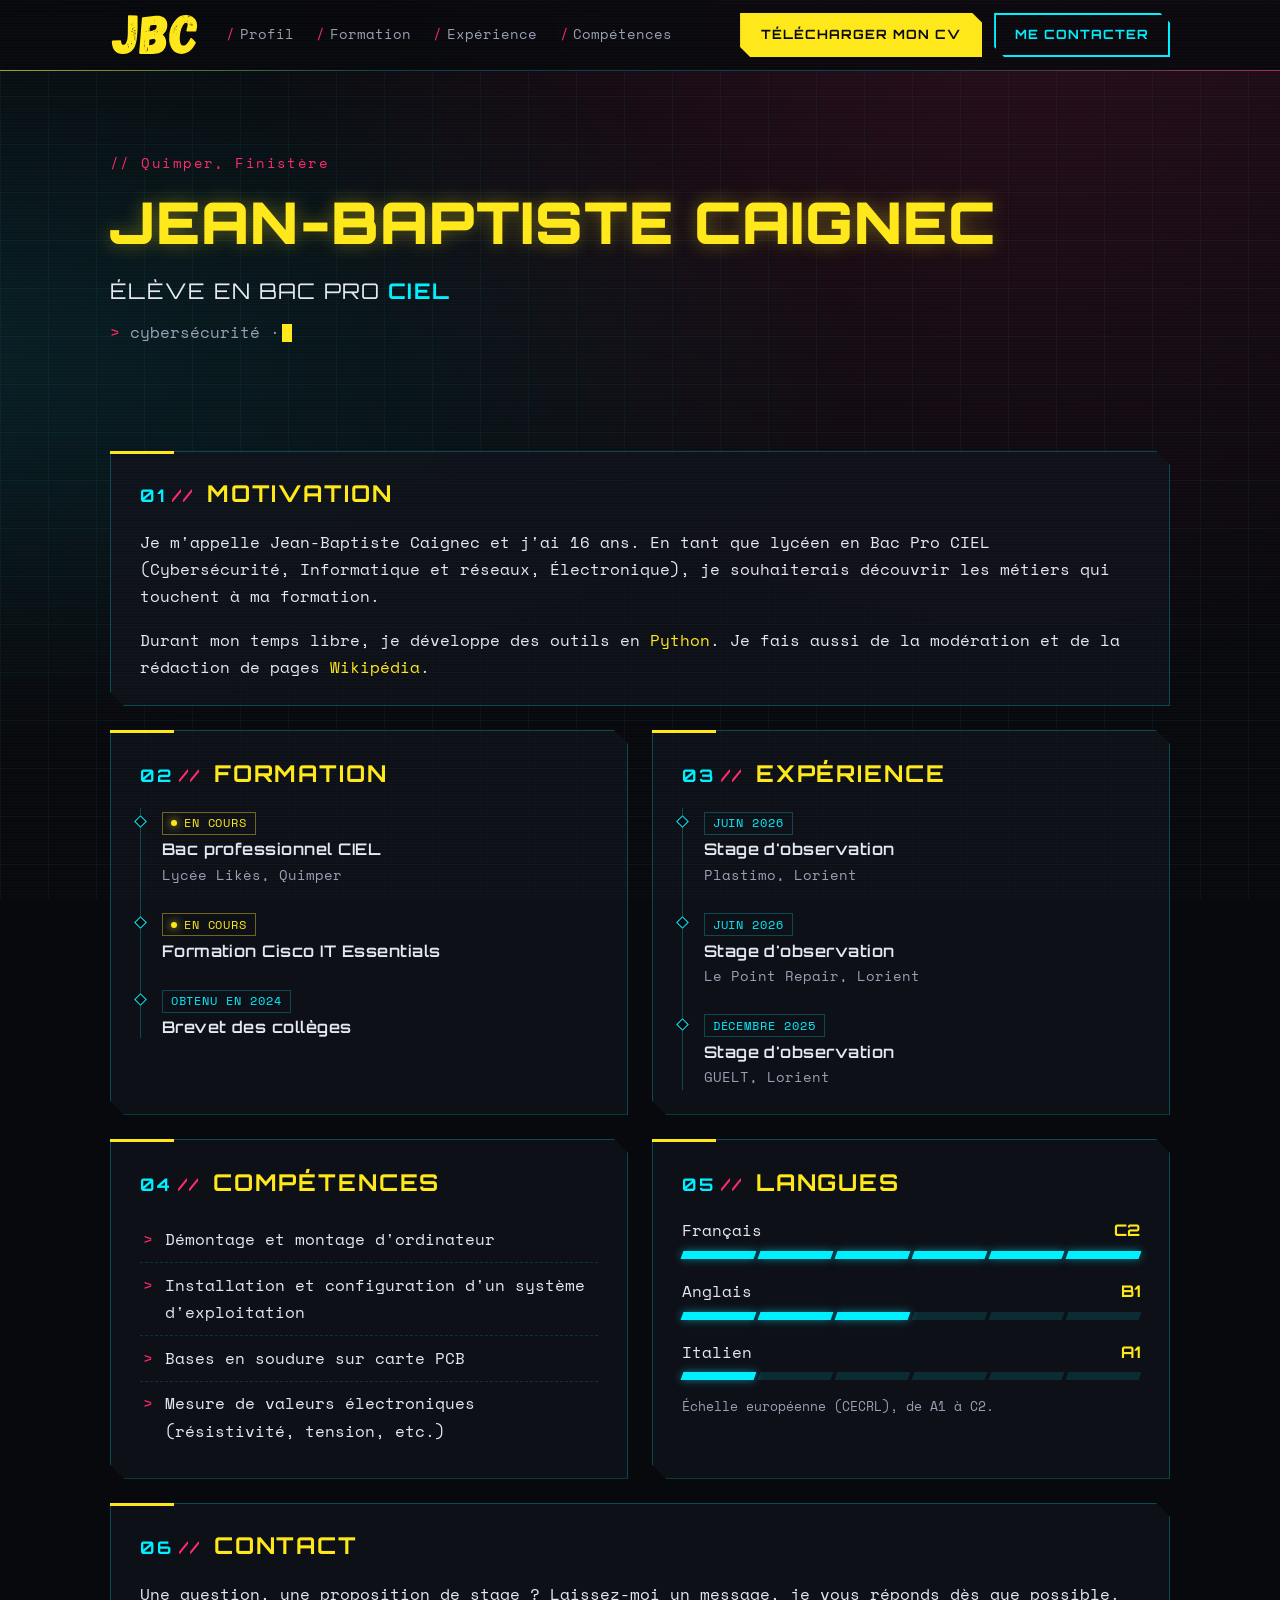
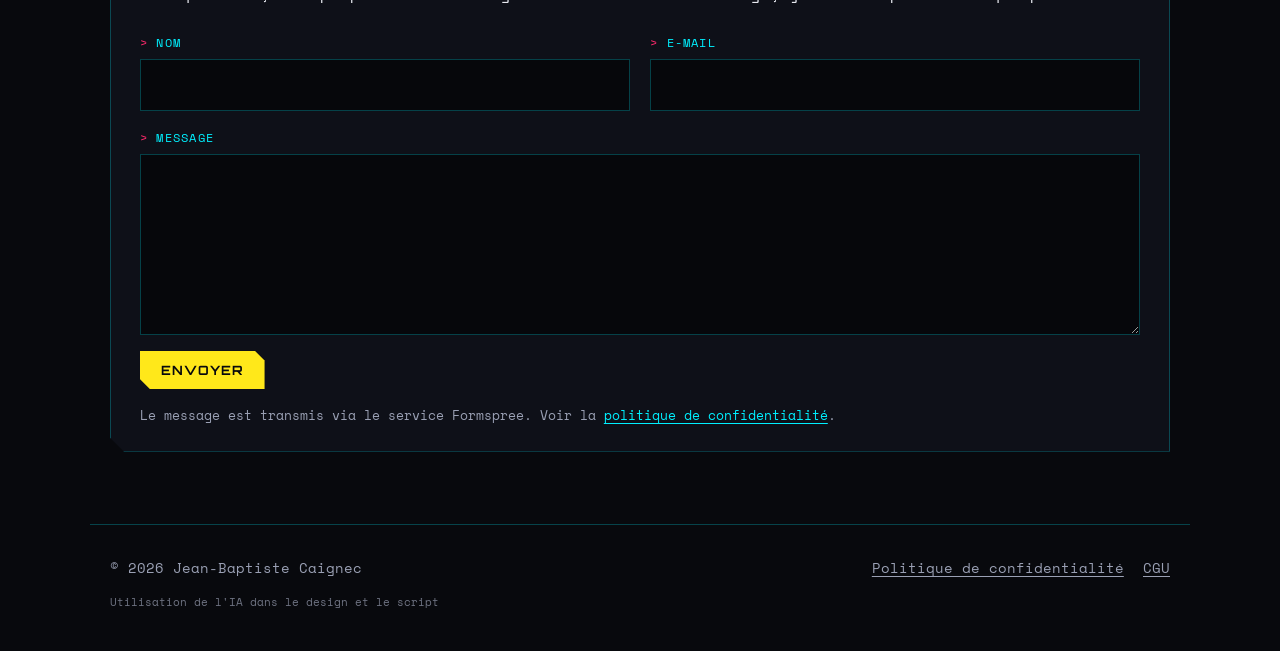
==== commit 5132d114: "Add new observation stage entry for June 2026" ====
--- a/index.html
+++ b/index.html
@@ -131,6 +131,11 @@
             <p>Plastimo, Lorient</p>
           </li>
           <li>
+            <span class="puce"><time datetime="2026-06">Juin 2026</time></span>
+            <h3>Stage d'observation</h3>
+            <p>Le Point Repair, Lorient</p>
+          </li>
+          <li>
             <span class="puce"><time datetime="2025-12">Décembre 2025</time></span>
             <h3>Stage d'observation</h3>
             <p>GUELT, Lorient</p>
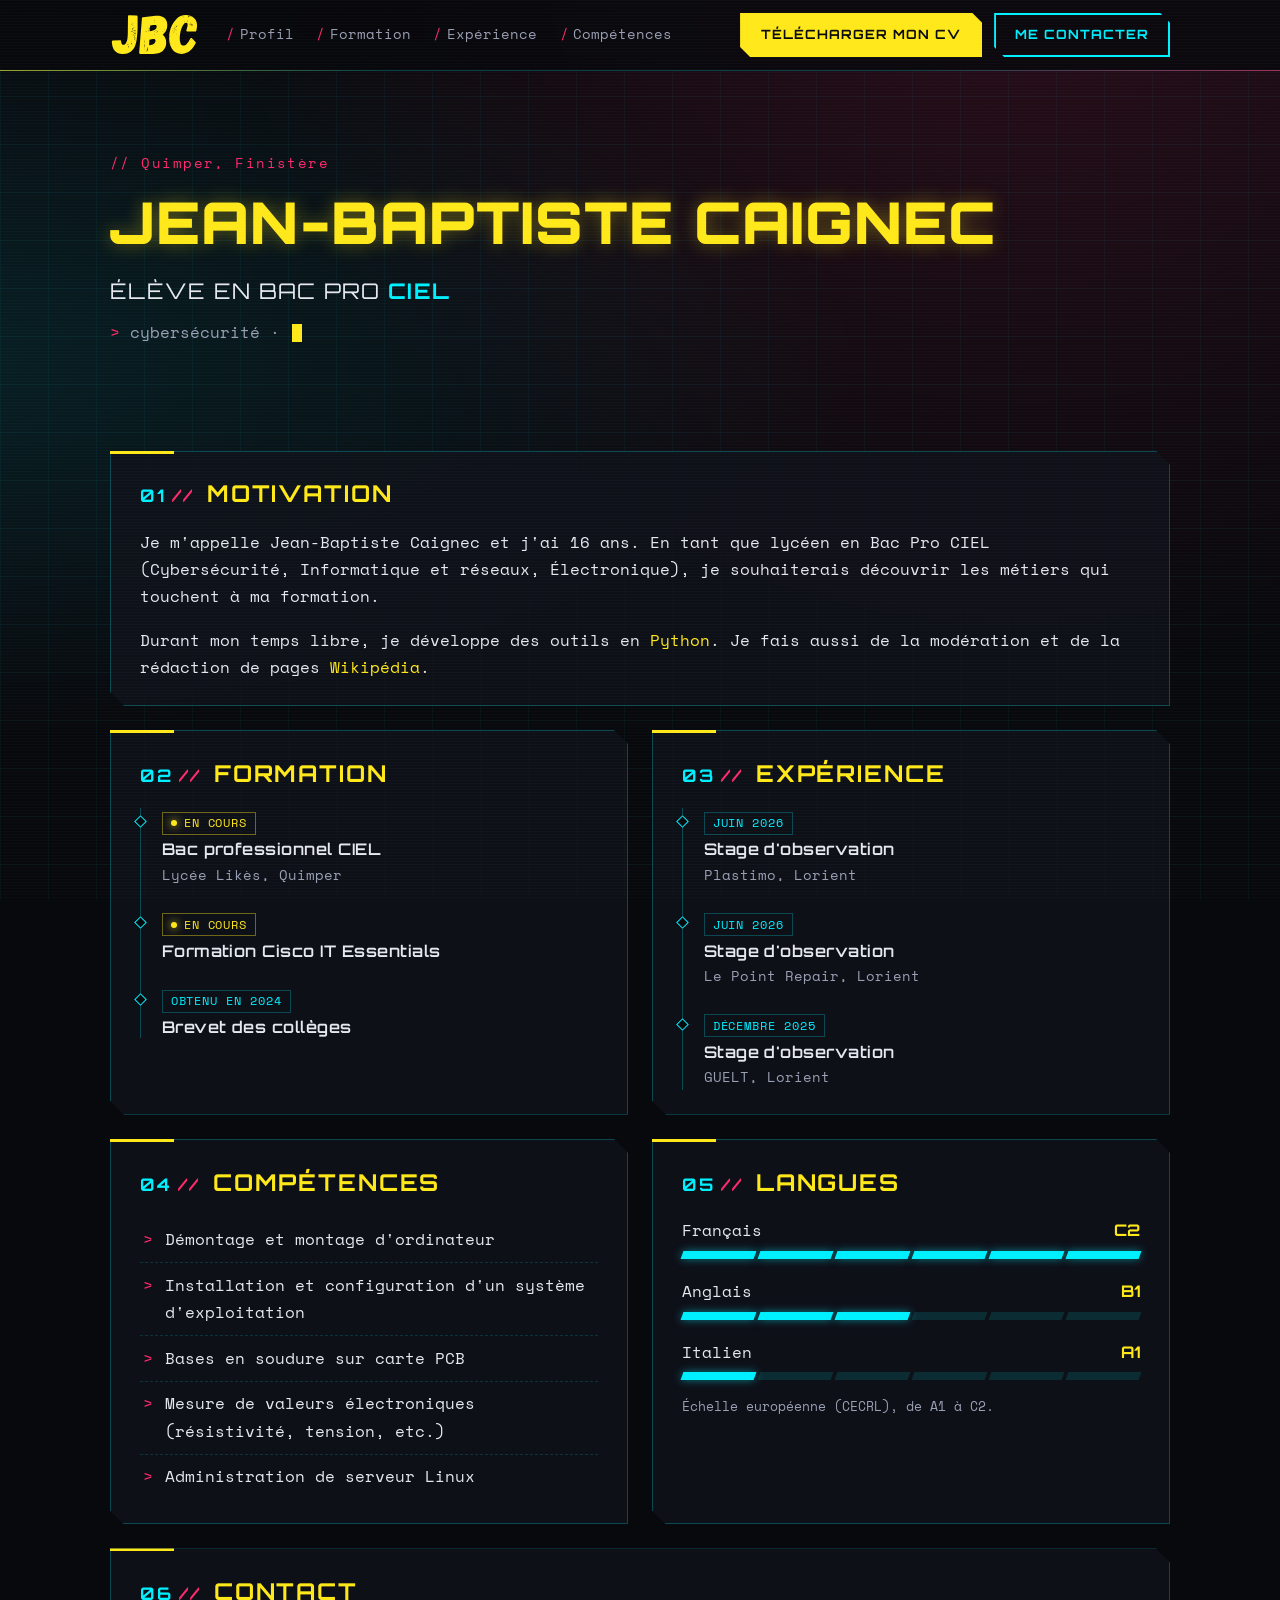
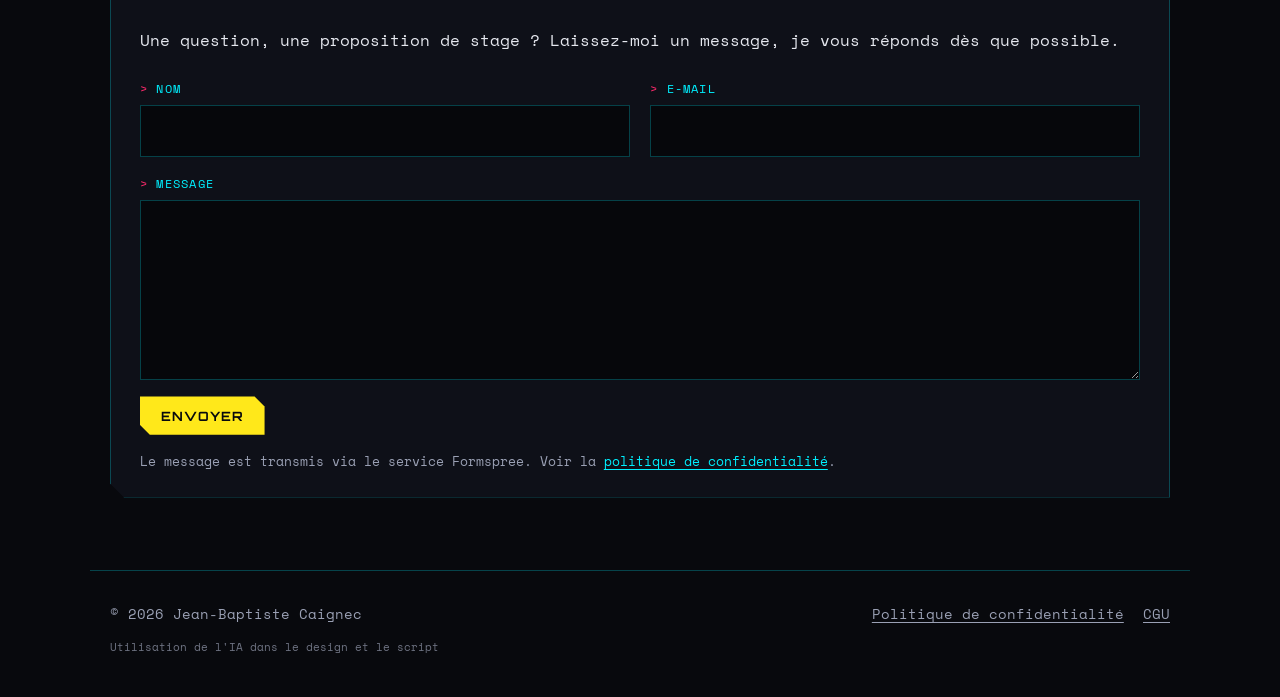
==== commit 835fde24: "Add Linux server administration to skills list" ====
--- a/index.html
+++ b/index.html
@@ -150,6 +150,7 @@
           <li>Installation et configuration d'un système d'exploitation</li>
           <li>Bases en soudure sur carte PCB</li>
           <li>Mesure de valeurs électroniques (résistivité, tension, etc.)</li>
+          <li>Administration de serveur Linux</li>
         </ul>
       </section>
 
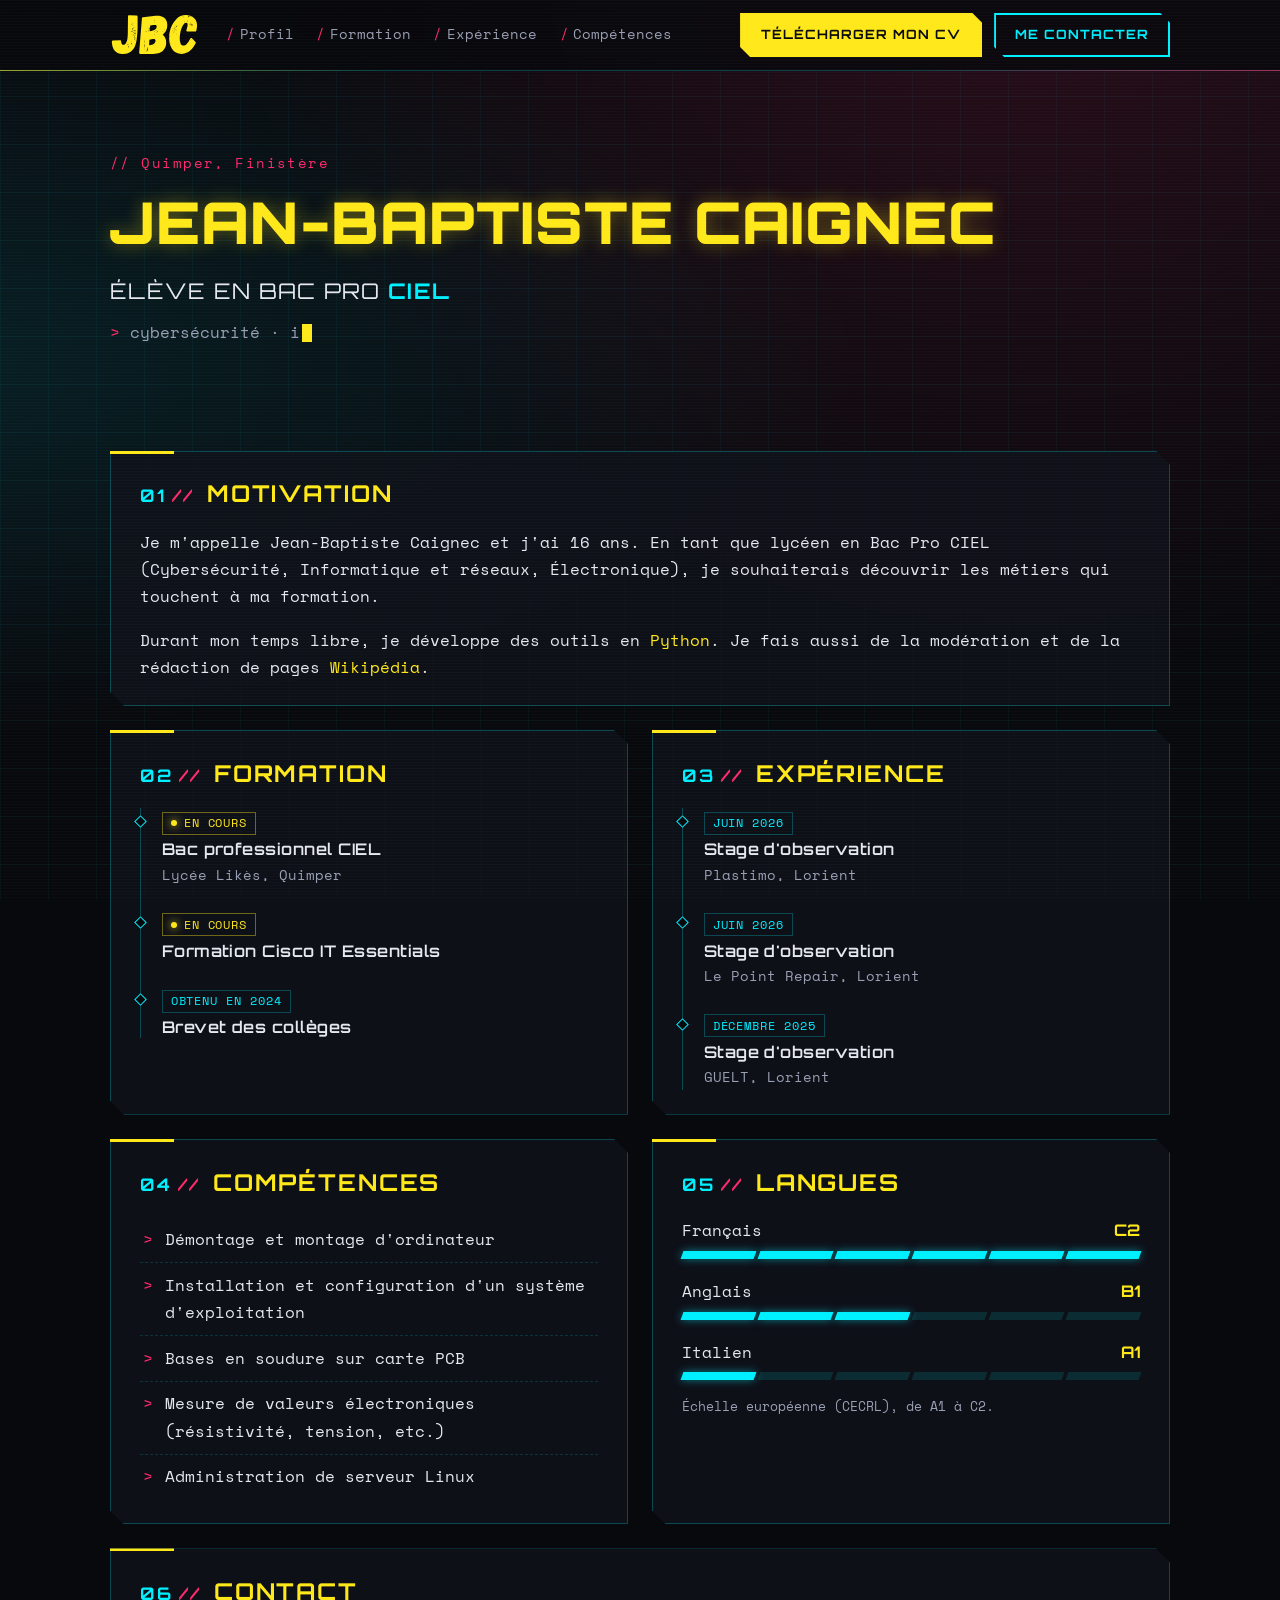
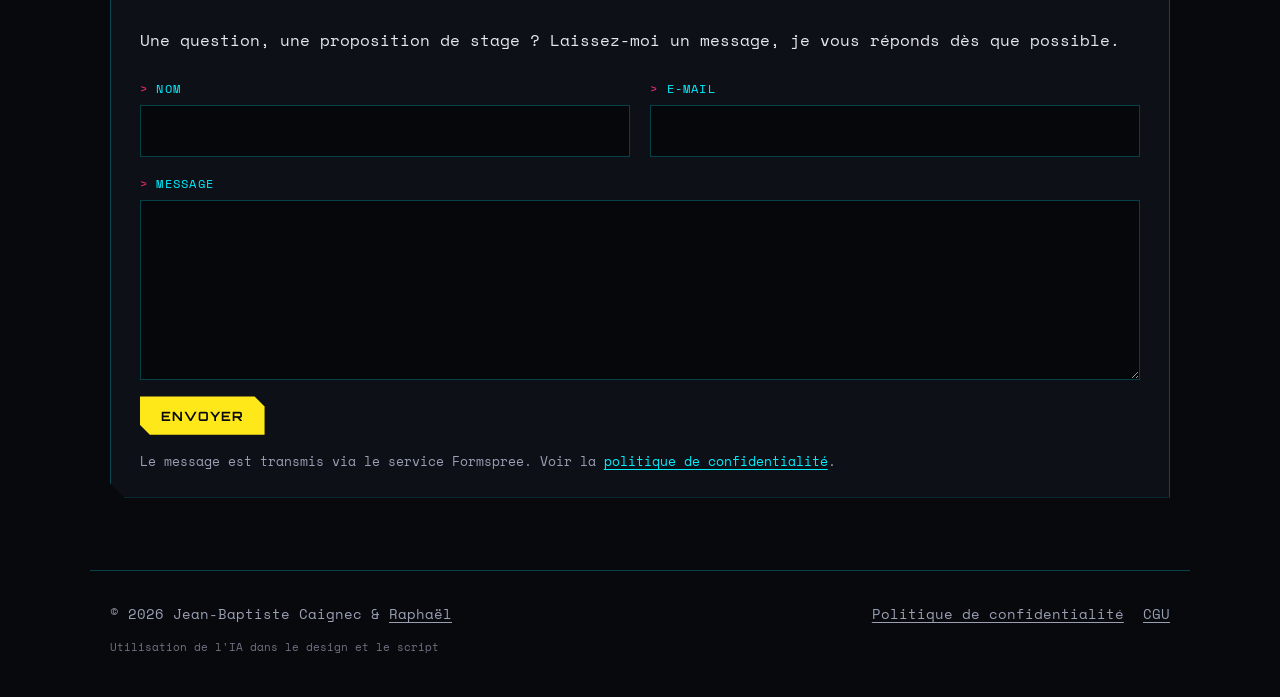
==== commit a5f85ef3: "Pied de page : crédite Raphaël avec le lien GitHub du projet Co-Authored-By: Claude Opus 5.5 (1M con" ====
--- a/index.html
+++ b/index.html
@@ -217,7 +217,7 @@
   </main>
 
   <footer class="pied">
-    <p>© <span class="annee">2026</span> Jean-Baptiste Caignec</p>
+    <p>© <span class="annee">2026</span> Jean-Baptiste Caignec &amp; <a href="https://github.com/raph-dot-img/portfolio_de_jb" rel="noopener">Raphaël</a></p>
     <nav aria-label="Liens légaux">
       <a href="/confidentialite.html">Politique de confidentialité</a>
       <a href="/CGU.html">CGU</a>
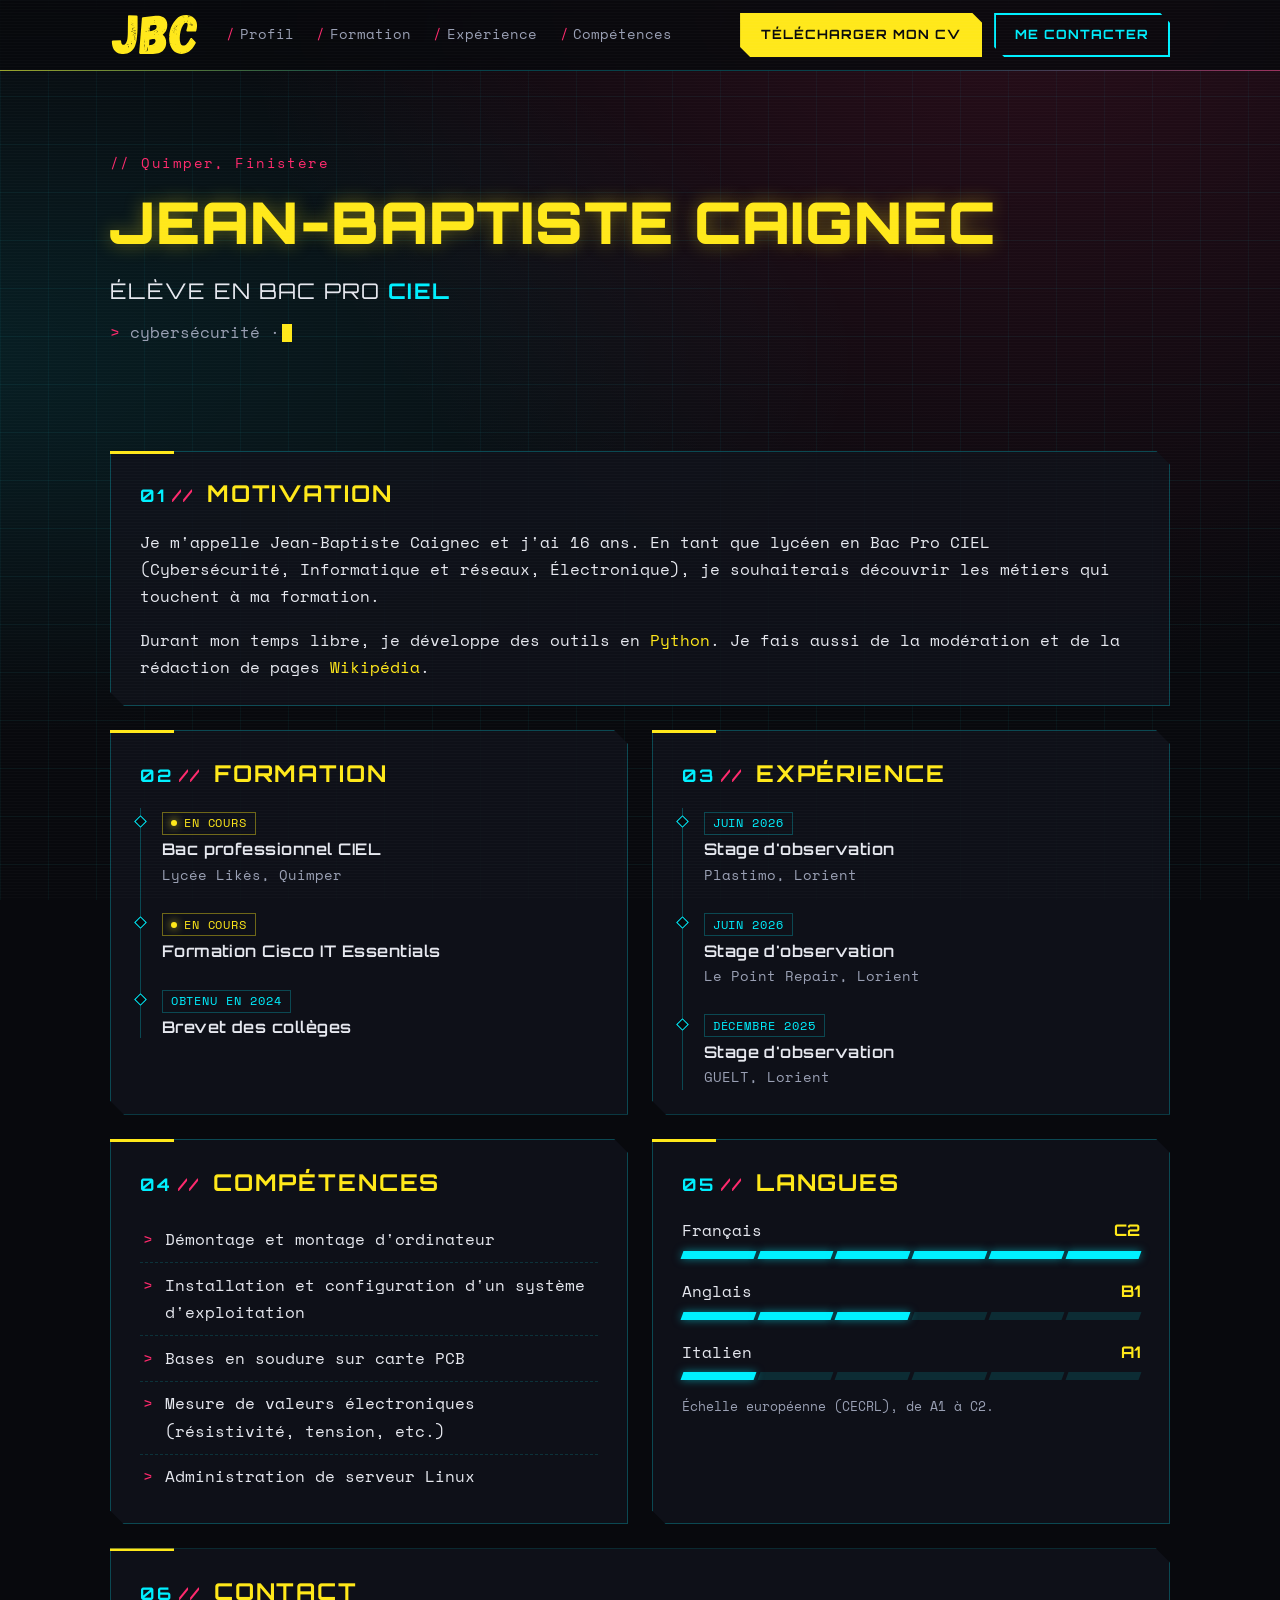
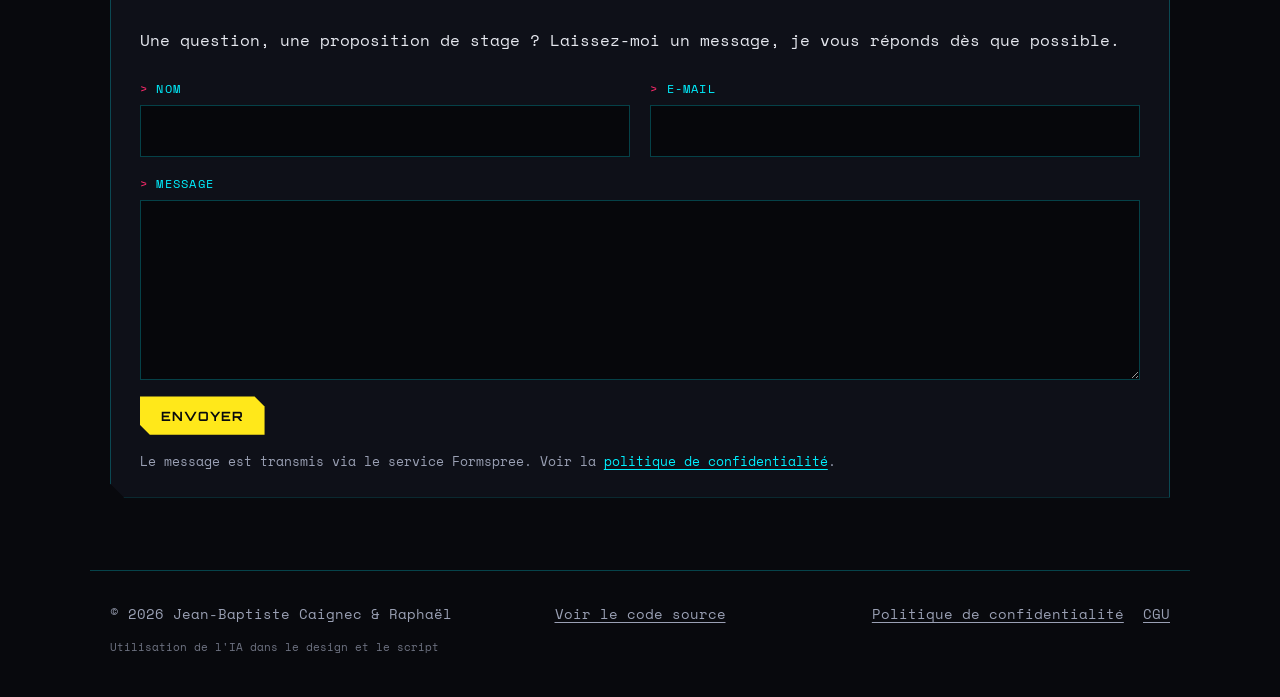
==== commit 5de045af: "Pied de page : lien « Voir le code source » au centre Le lien GitHub quitte le prénom de Raphaël et " ====
--- a/index.html
+++ b/index.html
@@ -217,7 +217,8 @@
   </main>
 
   <footer class="pied">
-    <p>© <span class="annee">2026</span> Jean-Baptiste Caignec &amp; <a href="https://github.com/raph-dot-img/portfolio_de_jb" rel="noopener">Raphaël</a></p>
+    <p>© <span class="annee">2026</span> Jean-Baptiste Caignec &amp; Raphaël</p>
+    <a class="lien-source" href="https://github.com/raph-dot-img/portfolio_de_jb" rel="noopener">Voir le code source</a>
     <nav aria-label="Liens légaux">
       <a href="/confidentialite.html">Politique de confidentialité</a>
       <a href="/CGU.html">CGU</a>
--- a/style.css
+++ b/style.css
@@ -681,10 +681,10 @@
   margin: 0 auto;
   padding: 2rem 1.25rem 2.5rem;
   border-top: 1px solid var(--bordure);
-  display: flex;
-  flex-wrap: wrap;
+  /* Trois colonnes : copyright, code source au centre, liens légaux */
+  display: grid;
+  grid-template-columns: 1fr auto 1fr;
   align-items: center;
-  justify-content: space-between;
   gap: 0.8rem 1.5rem;
   font-size: 0.85rem;
   color: var(--texte-doux);
@@ -697,7 +697,12 @@
 .pied nav {
   display: flex;
   flex-wrap: wrap;
+  justify-content: flex-end;
   gap: 1.2rem;
+}
+
+.lien-source {
+  text-align: center;
 }
 
 .pied a {
@@ -709,7 +714,7 @@
 }
 
 .mention-ia {
-  flex-basis: 100%;
+  grid-column: 1 / -1;
   font-size: 0.68rem;
   opacity: 0.7;
 }
@@ -863,6 +868,16 @@
 }
 
 @media (max-width: 720px) {
+  .pied {
+    grid-template-columns: 1fr;
+    justify-items: center;
+    text-align: center;
+  }
+
+  .pied nav {
+    justify-content: center;
+  }
+
   .grille,
   .formulaire {
     grid-template-columns: 1fr;
